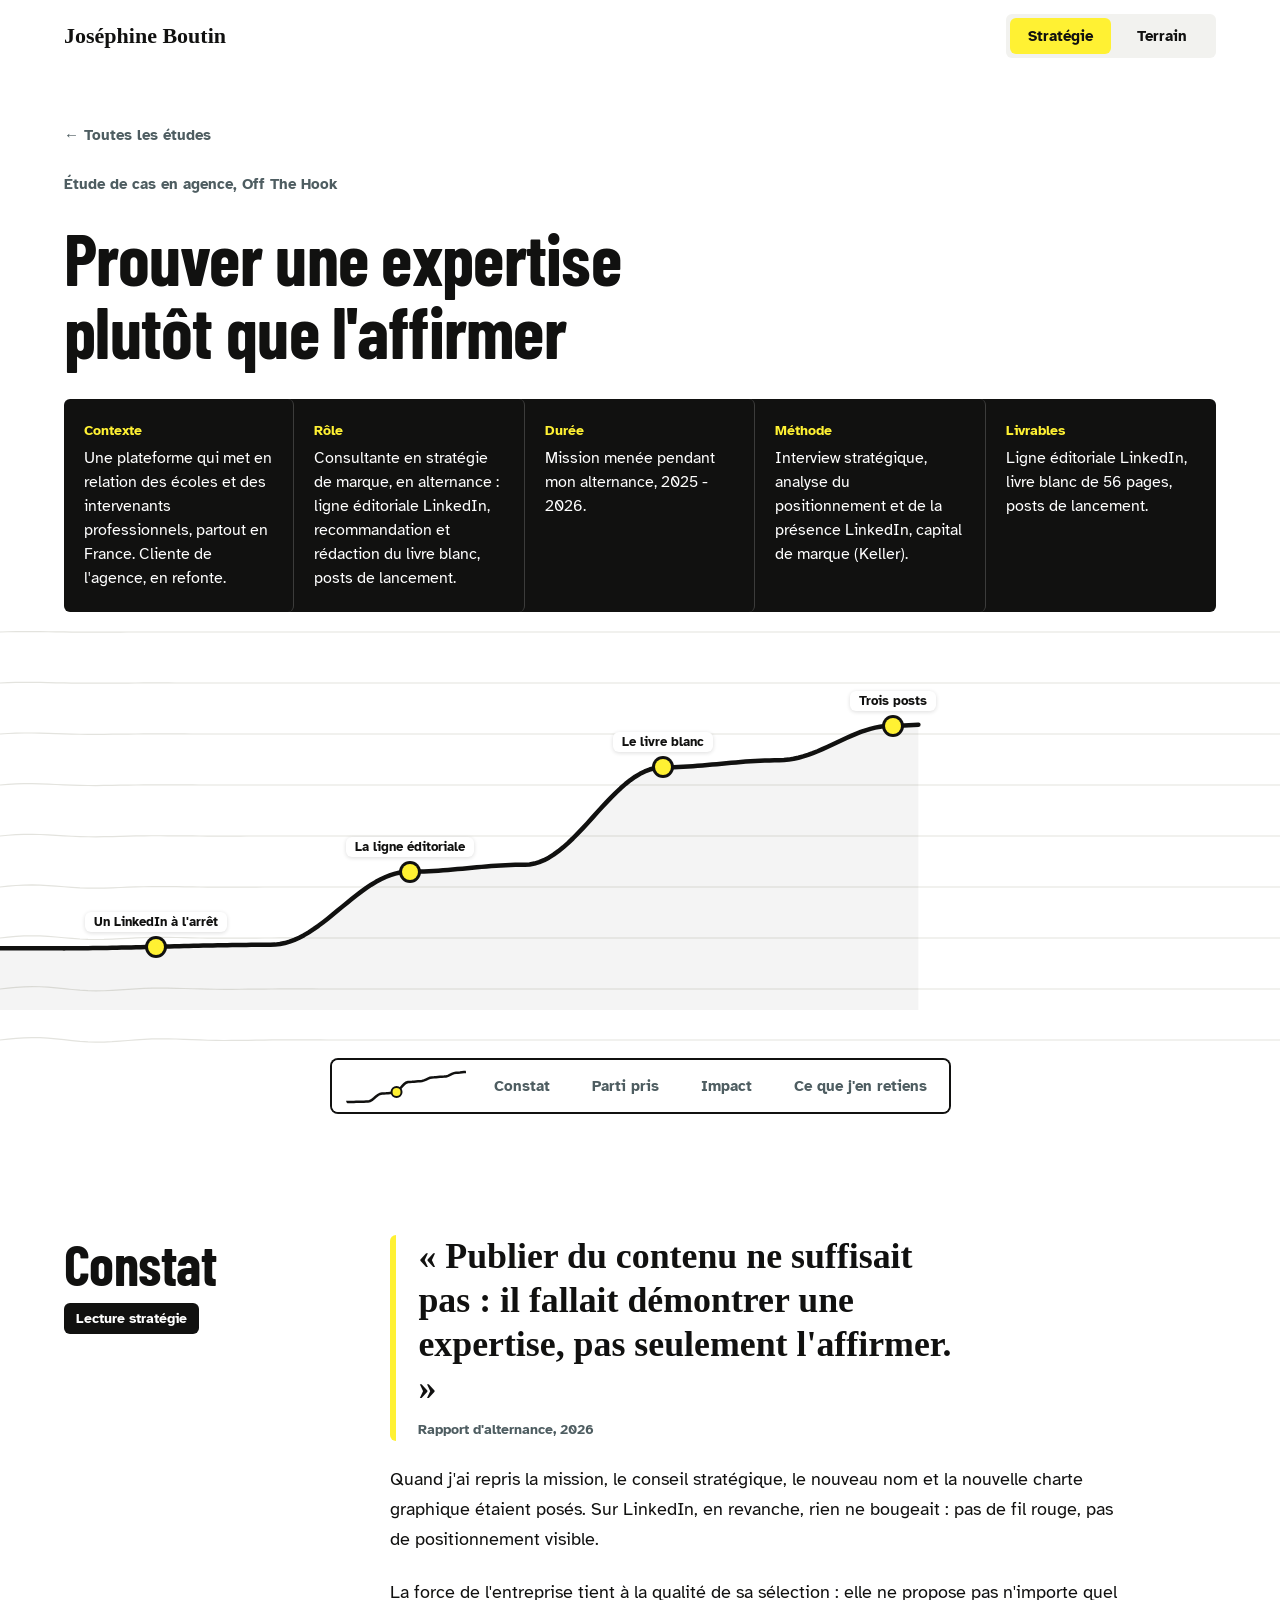
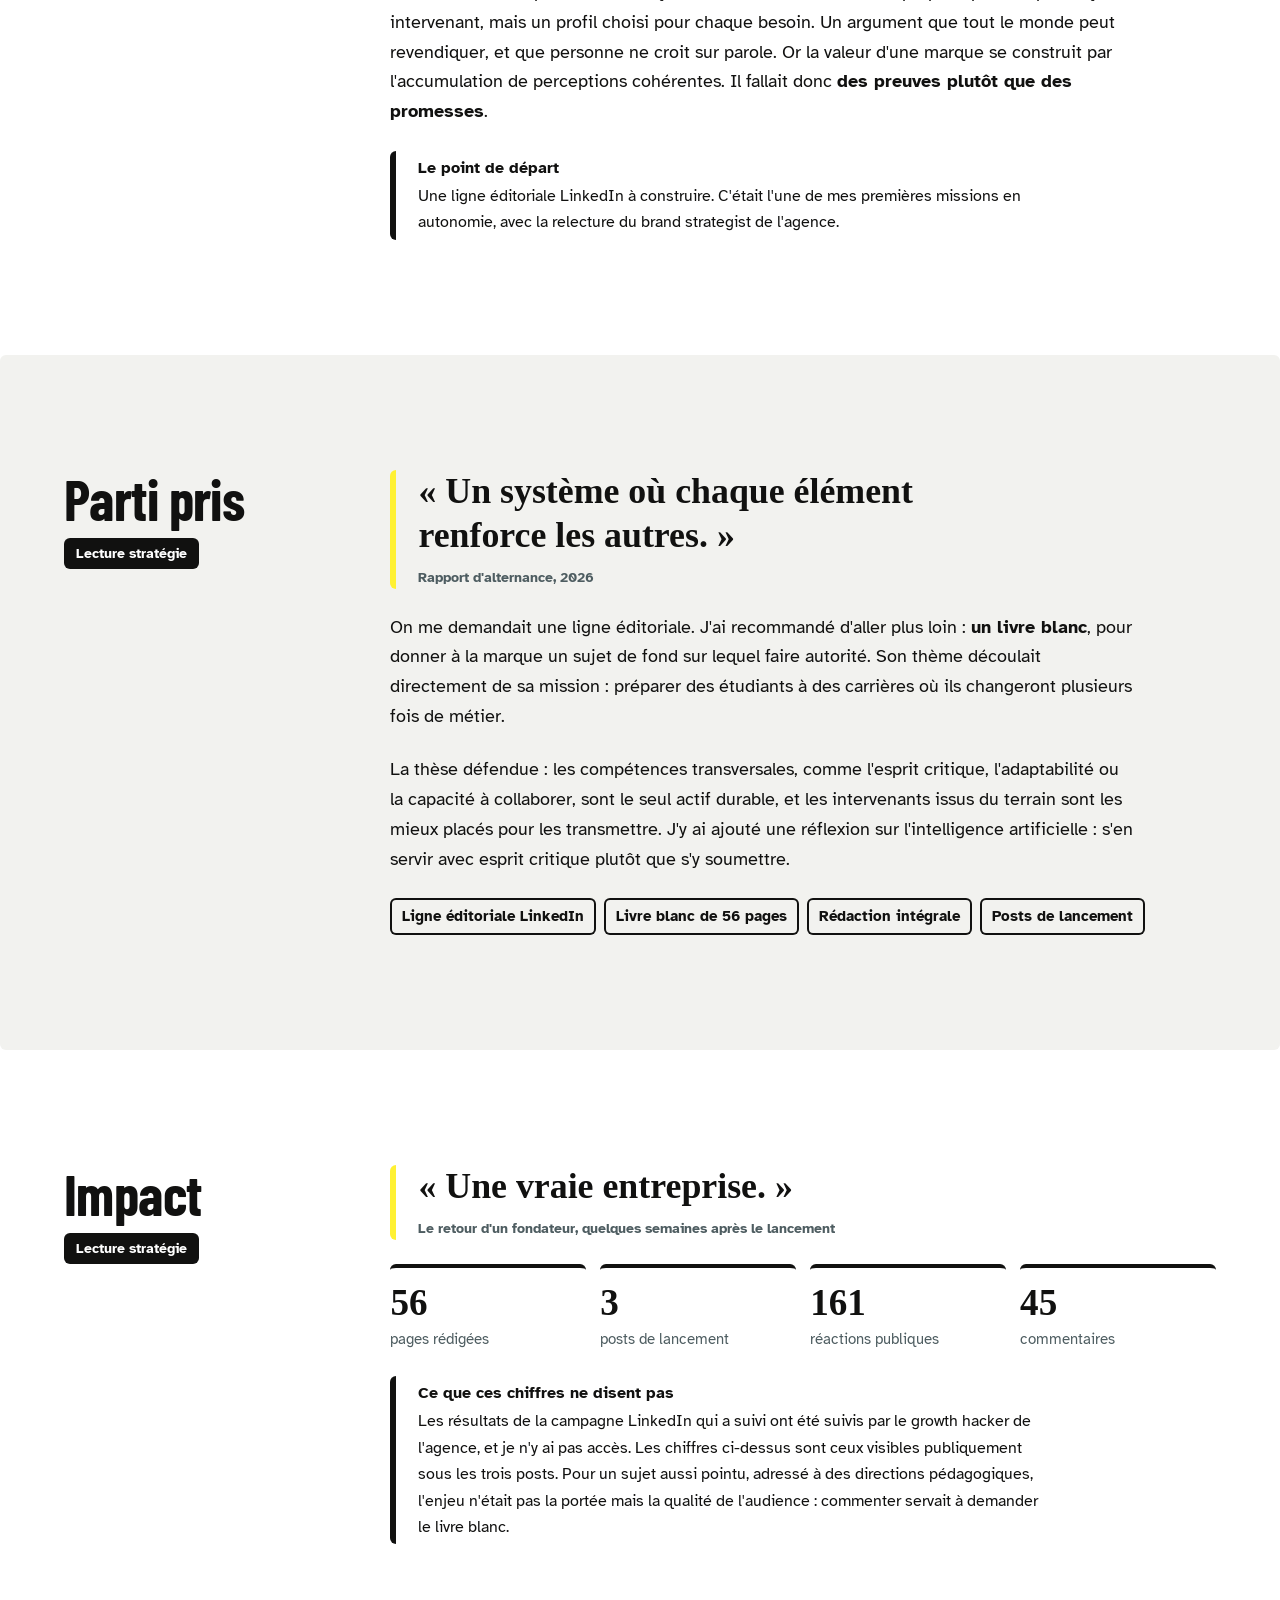
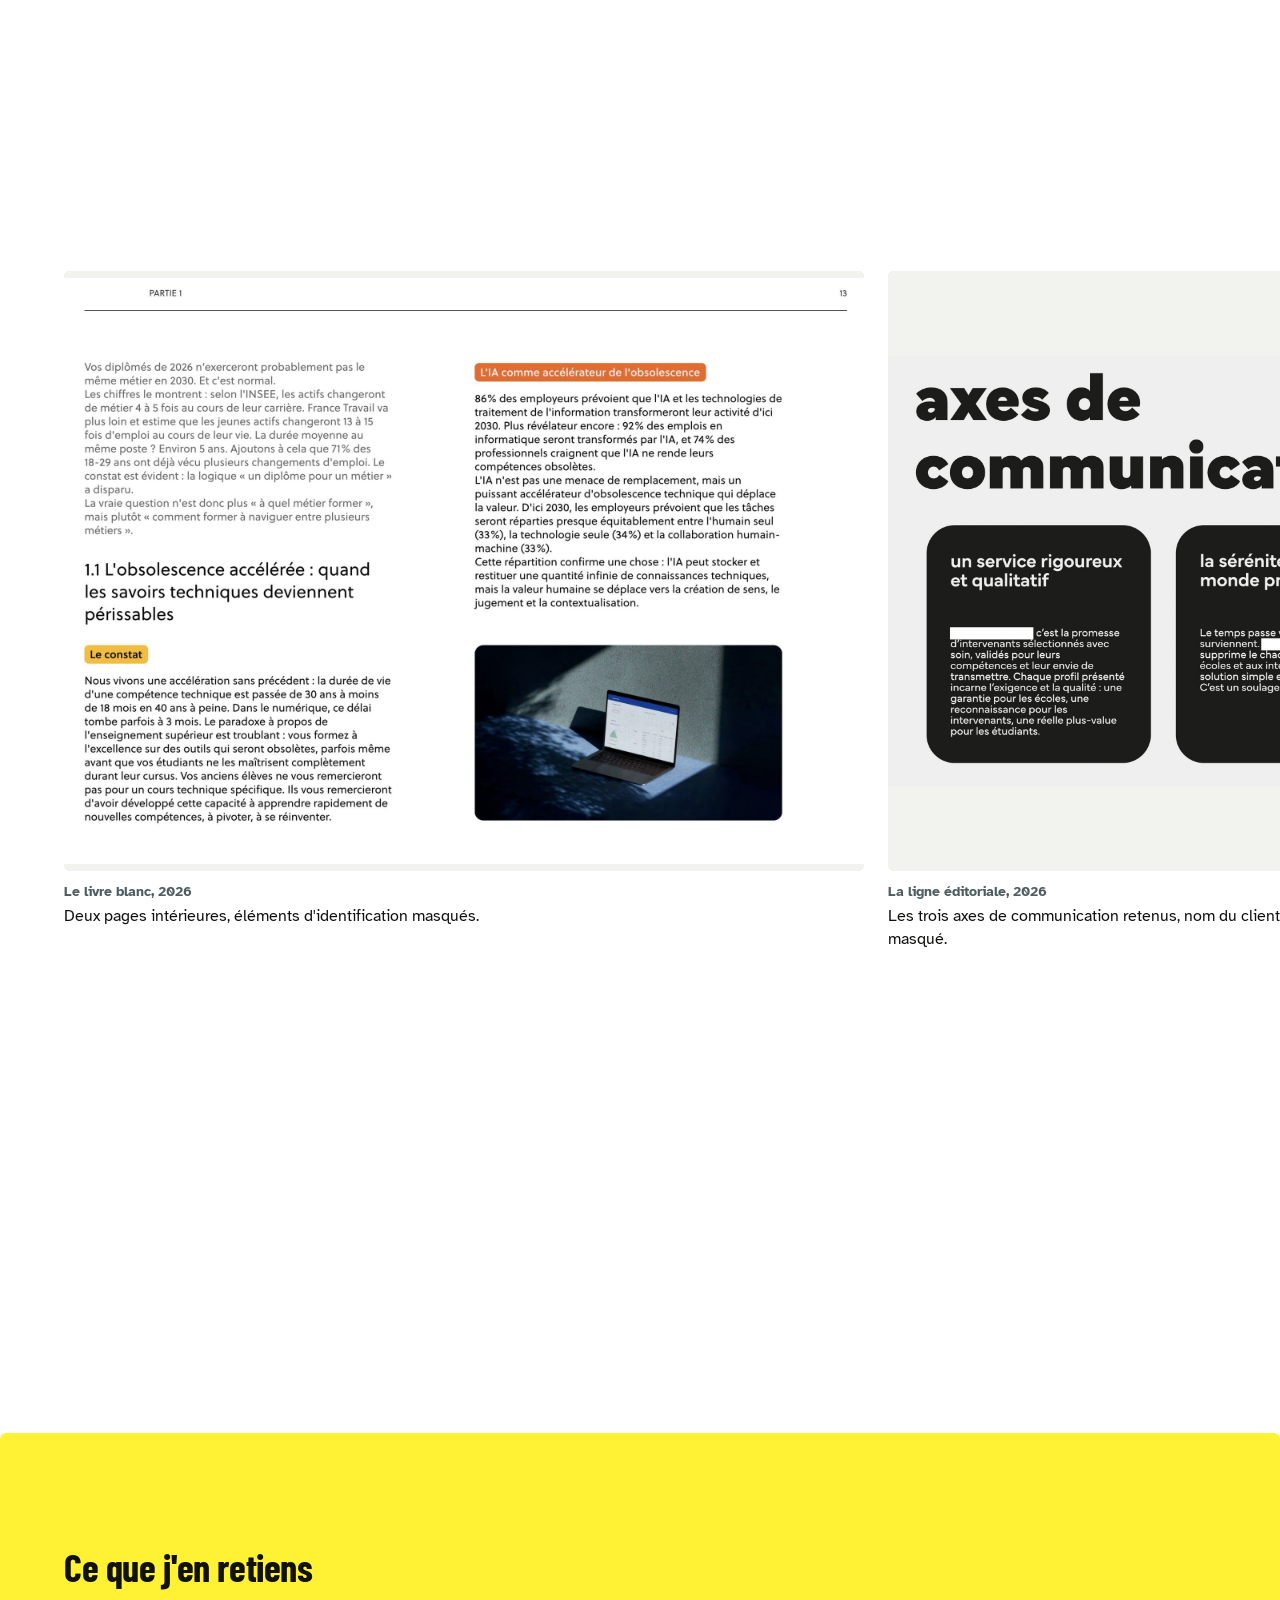
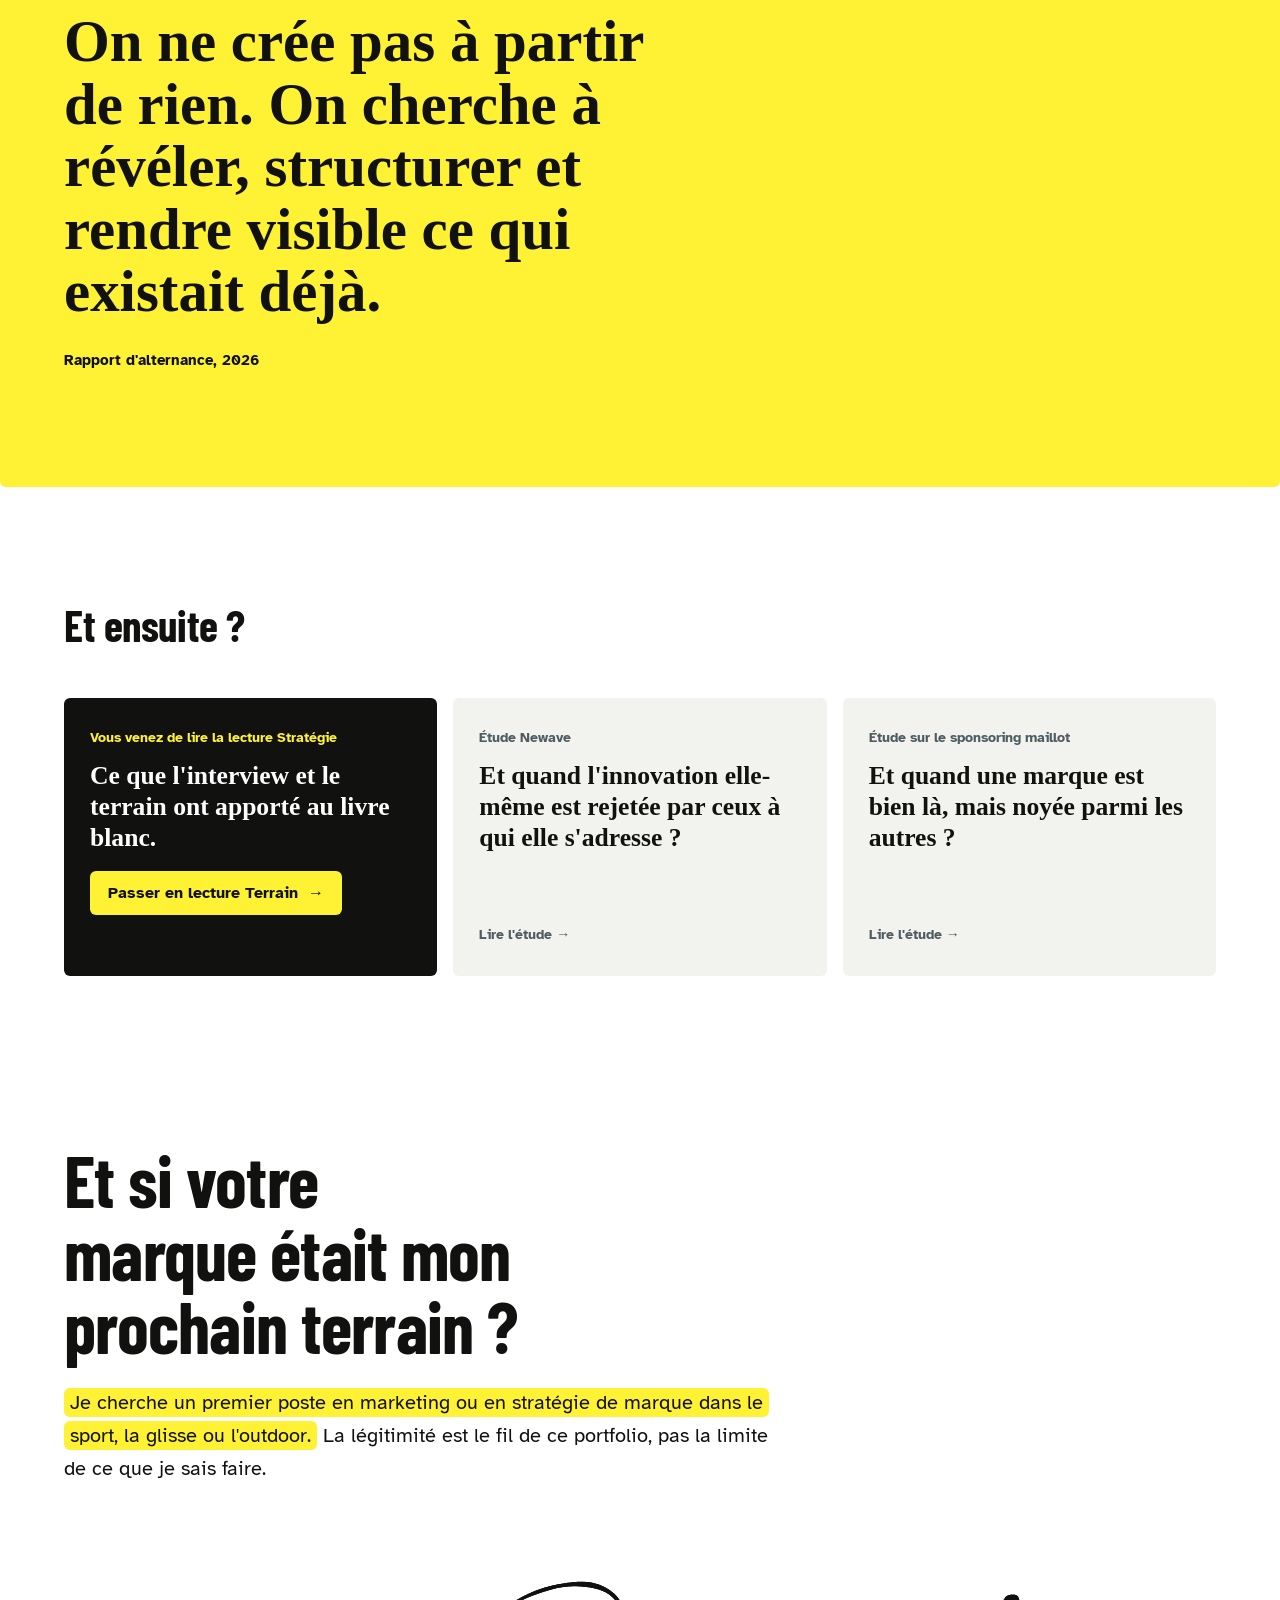
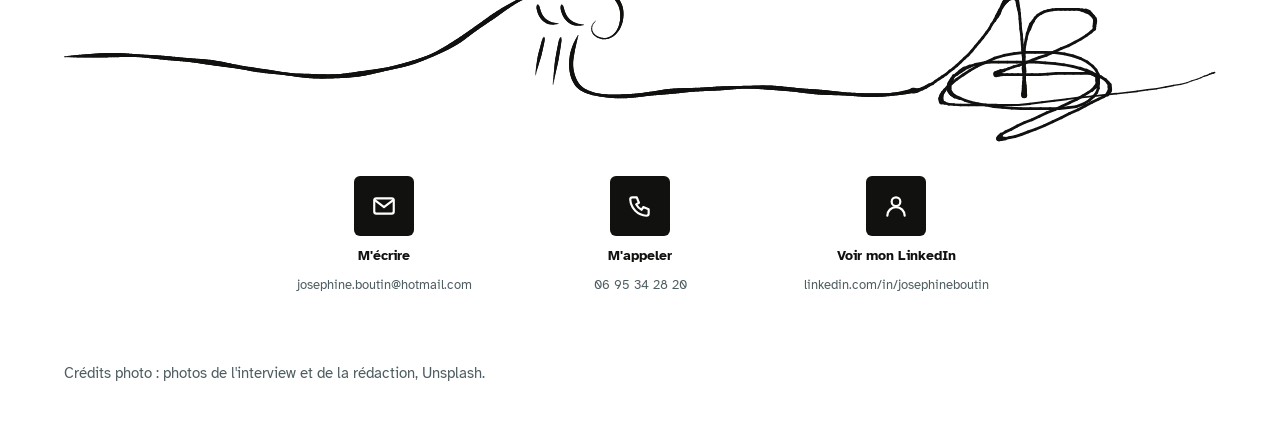
==== etude-expertise.html @ 994f5b7f "Version multi-pages avec photos" ====
<!doctype html>
<html lang="fr" class="pro">
<head>
<meta charset="utf-8">
<meta name="viewport" content="width=device-width, initial-scale=1, viewport-fit=cover">
<meta name="robots" content="noindex, nofollow">
<meta name="description" content="Une ligne éditoriale et un livre blanc pour faire reconnaître une expertise B2B.">
<title>Prouver une expertise, étude de cas</title>
<link rel="stylesheet" href="https://api.fontshare.com/v2/css?f[]=zodiak@1&display=swap">
<link rel="preconnect" href="https://fonts.googleapis.com">
<link rel="preconnect" href="https://fonts.gstatic.com" crossorigin>
<link rel="stylesheet" href="https://fonts.googleapis.com/css2?family=Barlow+Condensed:wght@500;600;700&family=Atkinson+Hyperlegible:ital,wght@0,400;0,700;1,400&display=swap">
<link rel="stylesheet" href="assets/site.css">
</head>
<body>
<header class="bar">
  <div class="wrap">
    <a class="brand" href="index.html">Joséphine Boutin</a>
    <div class="toggle" id="mini-toggle" role="group" aria-label="Choisir la lecture">
      <span class="knob" aria-hidden="true"></span>
      <button type="button" data-mode="strategie" aria-pressed="true">Stratégie</button>
      <button type="button" data-mode="terrain" aria-pressed="false">Terrain</button>
    </div>
  </div>
  <span class="progress" aria-hidden="true"></span>
</header>
<main id="top">
  <article id="etude">
    <div class="case-stage stage">
      <div class="curve" id="curve-expertise" data-curve="expertise" role="img" aria-label="Les étapes de la mission, d'une page LinkedIn à l'arrêt au lancement du livre blanc"></div>
      <div class="wrap stage-text">
        <a class="back" href="index.html">← Toutes les études</a>
        <span class="lbl">Étude de cas en agence, Off The Hook</span>
        <h1 class="titre">Prouver une expertise plutôt que l'affirmer</h1>
        <dl class="facts">
          <div><dt>Contexte</dt><dd>Une plateforme qui met en relation des écoles et des intervenants professionnels, partout en France. Cliente de l'agence, en refonte.</dd></div>
          <div><dt>Rôle</dt><dd>Consultante en stratégie de marque, en alternance : ligne éditoriale LinkedIn, recommandation et rédaction du livre blanc, posts de lancement.</dd></div>
          <div><dt>Durée</dt><dd>Mission menée pendant mon alternance, 2025 - 2026.</dd></div>
          <div><dt>Méthode</dt><dd>Interview stratégique, analyse du positionnement et de la présence LinkedIn, capital de marque (Keller).</dd></div>
          <div><dt>Livrables</dt><dd>Ligne éditoriale LinkedIn, livre blanc de 56 pages, posts de lancement.</dd></div>
        </dl>
      </div>
      <div class="stage-foot" aria-hidden="true"></div>
    </div>
    <nav class="chapbar" aria-label="Chapitres de l'étude" data-curve="expertise" data-u="0.08,0.3,0.52,0.72,0.92">
      <div class="wrap"><div class="inner">
        <canvas id="mini" aria-hidden="true"></canvas>
        <a href="#c1" data-chap="0">Constat</a>
        <a href="#c2" data-chap="1">Parti pris</a>
        <a href="#c3" data-chap="2">Impact</a>
        <a href="#c4" data-chap="3"><span class="lg">Ce que j'en retiens</span><span class="sh">À retenir</span></a>
      </div></div>
    </nav>
    <section class="chap" id="c1" aria-labelledby="t-c1">
      <div class="wrap">
        <div class="chap-head"><h3 class="titre" id="t-c1">Constat</h3><span class="chip" data-chip>Lecture stratégie</span></div>
        <div class="duo">
          <div class="v" data-v="strategie">
            <div class="cite"><blockquote>« Publier du contenu ne suffisait pas : il fallait démontrer une expertise, pas seulement l'affirmer. »</blockquote><cite>Rapport d'alternance, 2026</cite></div>
            <p>Quand j'ai repris la mission, le conseil stratégique, le nouveau nom et la nouvelle charte graphique étaient posés. Sur LinkedIn, en revanche, rien ne bougeait : pas de fil rouge, pas de positionnement visible.</p>
            <p>La force de l'entreprise tient à la qualité de sa sélection : elle ne propose pas n'importe quel intervenant, mais un profil choisi pour chaque besoin. Un argument que tout le monde peut revendiquer, et que personne ne croit sur parole. Or la valeur d'une marque se construit par l'accumulation de perceptions cohérentes. Il fallait donc <span class="hl">des preuves plutôt que des promesses</span>.</p>
            <p class="aside"><b>Le point de départ</b>Une ligne éditoriale LinkedIn à construire. C'était l'une de mes premières missions en autonomie, avec la relecture du brand strategist de l'agence.</p>
          </div>
          <div class="v" data-v="terrain">
            <div class="cite"><blockquote>« La vraie valeur d'une école ne se mesure plus uniquement au taux d'insertion à 6 mois, mais à la capacité de ses diplômés à se réinventer sur 30 ans. »</blockquote><cite>Livre blanc, 2026</cite></div>
            <p>J'ai assisté à l'interview stratégique. Les fondateurs y ont raconté leur métier : la sélection des intervenants, le lien avec les écoles, la gestion des dossiers au quotidien. Leur page LinkedIn, elle, n'en laissait rien paraître.</p>
            <p>En face, les écoles partagent les mêmes contraintes : des directions pédagogiques débordées, des programmes saturés, et des étudiants qui changeront plusieurs fois de métier au cours de leur carrière. C'est de ce terrain-là que devait partir la prise de parole.</p>
            <div class="spec" aria-label="Le quotidien des écoles"><span>Des programmes saturés</span><span>Des carrières qui changent</span><span>L'IA qui rebat les cartes</span></div>
          </div>
        </div>
      </div>
    </section>
    <section class="chap alt" id="c2" aria-labelledby="t-c2">
      <div class="wrap">
        <div class="chap-head"><h3 class="titre" id="t-c2">Parti pris</h3><span class="chip" data-chip>Lecture stratégie</span></div>
        <div class="duo">
          <div class="v" data-v="strategie">
            <div class="cite"><blockquote>« Un système où chaque élément renforce les autres. »</blockquote><cite>Rapport d'alternance, 2026</cite></div>
            <p>On me demandait une ligne éditoriale. J'ai recommandé d'aller plus loin : <span class="hl">un livre blanc</span>, pour donner à la marque un sujet de fond sur lequel faire autorité. Son thème découlait directement de sa mission : préparer des étudiants à des carrières où ils changeront plusieurs fois de métier.</p>
            <p>La thèse défendue : les compétences transversales, comme l'esprit critique, l'adaptabilité ou la capacité à collaborer, sont le seul actif durable, et les intervenants issus du terrain sont les mieux placés pour les transmettre. J'y ai ajouté une réflexion sur l'intelligence artificielle : s'en servir avec esprit critique plutôt que s'y soumettre.</p>
            <div class="spec" aria-label="Les livrables"><span>Ligne éditoriale LinkedIn</span><span>Livre blanc de 56 pages</span><span>Rédaction intégrale</span><span>Posts de lancement</span></div>
          </div>
          <div class="v" data-v="terrain">
            <div class="cite"><blockquote>« Ils ne théorisent pas la gestion de projet : ils gèrent des projets. »</blockquote><cite>Livre blanc, 2026</cite></div>
            <p>Pour écrire 56 pages crédibles sur l'enseignement supérieur, je suis partie de ce que l'entreprise observe chaque jour : ses échanges avec les directions pédagogiques et les intervenants, ses réussites comme ses doutes. Le livre blanc ne parle pas à la place de son réseau, il le fait parler.</p>
            <p>Restait à le porter par les bonnes voix. J'ai rédigé les trois posts de lancement : un pour chacun des fondateurs, chacun dans son rôle, l'un tourné vers la vision et le réseau, l'autre vers le quotidien des écoles, et un pour la page de l'entreprise, plus direct, centré sur ce que le lecteur allait trouver.</p>
            <div class="spec" aria-label="Le lancement"><span>Deux fondateurs, deux angles</span><span>Une page entreprise</span><span>Un appel à commenter</span></div>
          </div>
        </div>
      </div>
    </section>
    <section class="chap" id="c3" aria-labelledby="t-c3">
      <div class="wrap">
        <div class="chap-head"><h3 class="titre" id="t-c3">Impact</h3><span class="chip" data-chip>Lecture stratégie</span></div>
        <div class="duo">
          <div class="v" data-v="strategie">
            <div class="cite"><blockquote>« Une vraie entreprise. »</blockquote><cite>Le retour d'un fondateur, quelques semaines après le lancement</cite></div>
            <div class="kpis" aria-label="Résultats visibles">
              <div><b>56</b><span>pages rédigées</span></div>
              <div><b>3</b><span>posts de lancement</span></div>
              <div><b>161</b><span>réactions publiques</span></div>
              <div><b>45</b><span>commentaires</span></div>
            </div>
            <p class="aside"><b>Ce que ces chiffres ne disent pas</b>Les résultats de la campagne LinkedIn qui a suivi ont été suivis par le growth hacker de l'agence, et je n'y ai pas accès. Les chiffres ci-dessus sont ceux visibles publiquement sous les trois posts. Pour un sujet aussi pointu, adressé à des directions pédagogiques, l'enjeu n'était pas la portée mais la qualité de l'audience : commenter servait à demander le livre blanc.</p>
          </div>
          <div class="v" data-v="terrain">
            <div class="cite"><blockquote>« C'est tout ce que j'avais dans ma tête et que je n'arrivais pas à verbaliser. »</blockquote><cite>Phrase souvent entendue à l'agence, à la présentation des livrables</cite></div>
            <p>Le livre blanc est devenu le socle d'une campagne LinkedIn menée par le growth hacker de l'agence, pour attirer à la fois des intervenants et des écoles. Sous les posts, les demandes se sont accumulées en commentaires, et les deux fondateurs ont trouvé chacun leur façon de prendre la parole.</p>
            <p class="aside"><b>Une limite</b>Je n'avais pas la main sur la diffusion. Sans accès aux statistiques de la campagne, je ne peux pas dire combien de rendez-vous ou de partenariats le livre blanc a réellement générés.</p>
          </div>
        </div>
      </div>
    </section>
    <section class="band" id="band" aria-label="Visuels du projet">
      <div class="sticky">
        <div class="tracks">
          <div class="track-h v" data-v="strategie">
            <figure class="shot"><div class="img doc"><img src="images/agence-doc-livre-blanc.jpg" alt="" loading="lazy" onerror="this.parentNode.classList.add('missing');this.remove()"><span>Pages à fournir</span></div><figcaption><b>Le livre blanc, 2026</b>Deux pages intérieures, éléments d'identification masqués.</figcaption></figure>
            <figure class="shot"><div class="img doc"><img src="images/agence-doc-ligne-editoriale.jpg" alt="" loading="lazy" onerror="this.parentNode.classList.add('missing');this.remove()"><span>Page à fournir</span></div><figcaption><b>La ligne éditoriale, 2026</b>Les trois axes de communication retenus, nom du client masqué.</figcaption></figure>
          </div>
          <div class="track-h v" data-v="terrain">
            <figure class="shot"><div class="img ph-c"><img src="images/agence-terrain-interview.jpg" alt="" loading="lazy" onerror="this.parentNode.classList.add('missing');this.remove()"><span>Photo à fournir</span></div><figcaption><b>L'interview</b>Illustration. L'interview stratégique avec les fondateurs, à laquelle j'ai assisté, a servi de matière première au livre blanc.</figcaption></figure>
            <figure class="shot"><div class="img ph-a"><img src="images/agence-terrain-atelier.jpg" alt="" loading="lazy" onerror="this.parentNode.classList.add('missing');this.remove()"><span>Photo à fournir</span></div><figcaption><b>La rédaction</b>Illustration. 56 pages à écrire, à partir de l'interview et de recherches documentaires.</figcaption></figure>
          </div>
        </div>
      </div>
    </section>
    <section class="yellow" id="c4" aria-labelledby="t-c4">
      <div class="wrap reveal">
        <h3 class="titre retiens" id="t-c4">Ce que j'en retiens</h3>
        <p class="lesson">On ne crée pas à partir de rien. On cherche à révéler, structurer et rendre visible ce qui existait déjà.</p>
        <cite>Rapport d'alternance, 2026</cite>
      </div>
    </section>
    <section class="wrap next reveal" aria-labelledby="t-next">
      <h3 class="titre" id="t-next">Et ensuite&nbsp;?</h3>
      <div class="next-grid">
        <div class="next-tile next-switch duo">
          <div class="v" data-v="strategie">
            <span class="next-kicker">Vous venez de lire la lecture Stratégie</span>
            <p class="next-q">Ce que l'interview et le terrain ont apporté au livre blanc.</p>
            <button type="button" class="next-btn" data-mode="terrain" data-scroll="etude">Passer en lecture Terrain <i aria-hidden="true">→</i></button>
          </div>
          <div class="v" data-v="terrain">
            <span class="next-kicker">Vous venez de lire la lecture Terrain</span>
            <p class="next-q">La recommandation et les chiffres derrière cette mission.</p>
            <button type="button" class="next-btn" data-mode="strategie" data-scroll="etude">Passer en lecture Stratégie <i aria-hidden="true">→</i></button>
          </div>
        </div>
        <a class="next-tile next-case" href="etude-newave.html">
          <span class="next-kicker">Étude Newave</span>
          <p class="next-q">Et quand l'innovation elle-même est rejetée par ceux à qui elle s'adresse&nbsp;?</p>
          <span class="next-soon">Lire l'étude →</span>
        </a>
        <a class="next-tile next-case" href="etude-maillot.html">
          <span class="next-kicker">Étude sur le sponsoring maillot</span>
          <p class="next-q">Et quand une marque est bien là, mais noyée parmi les autres&nbsp;?</p>
          <span class="next-soon">Lire l'étude →</span>
        </a>
      </div>
    </section>
  </article>
  <footer class="wrap end short" aria-labelledby="t-end">
    <h2 class="titre" id="t-end">Et si votre marque était mon prochain terrain ?</h2>
    <p class="lead"><span class="hl hl-lead">Je cherche un premier poste en marketing ou en stratégie de marque dans le sport, la glisse ou l'outdoor.</span> La légitimité est le fil de ce portfolio, pas la limite de ce que je sais faire.</p>
    <canvas class="sign" id="sign" aria-label="Ma signature : une ligne qui devient vague, puis mes initiales"></canvas>
    <div class="contact">
      <a class="c-mail" href="mailto:josephine.boutin@hotmail.com"><span class="ic"><svg viewBox="0 0 24 24" aria-hidden="true"><rect x="3" y="5" width="18" height="14" rx="2"></rect><path d="M3.5 6.5 12 13l8.5-6.5"></path></svg></span>M'écrire<small>josephine.boutin@hotmail.com</small></a>
      <a class="c-tel" href="tel:+33695342820"><span class="ic"><svg viewBox="0 0 24 24" aria-hidden="true"><path d="M5 4h4l2 5-2.5 1.5a11 11 0 0 0 5 5L15 13l5 2v4a2 2 0 0 1-2 2A16 16 0 0 1 3 6a2 2 0 0 1 2-2"></path></svg></span>M'appeler<small>06 95 34 28 20</small></a>
      <a class="c-in" href="https://www.linkedin.com/in/josephineboutin/" target="_blank" rel="noopener"><span class="ic"><svg viewBox="0 0 24 24" aria-hidden="true"><circle cx="12" cy="8" r="4"></circle><path d="M4 21a8 8 0 0 1 16 0"></path></svg></span>Voir mon LinkedIn<small>linkedin.com/in/josephineboutin</small></a>
    </div>
  </footer>
  <p class="wrap proto">Crédits photo : photos de l'interview et de la rédaction, Unsplash.</p>
</main>
<canvas id="wake" aria-hidden="true"></canvas>
<canvas id="wipe" aria-hidden="true"></canvas>
<div class="cursor" aria-hidden="true"></div>
<script src="assets/site.js"></script>
</body>
</html>
---- assets/site.css ----
/* Layout : ouverture plein écran avec la courbe en fond et le choix de lecture, cartes des études, étude de cas en chapitres avec une barre de chapitres collante, bande de visuels horizontale, bande jaune, conclusion en preuves décalées, signature et contacts. */
@property --bg { syntax: "<color>"; inherits: true; initial-value: #FFFFFF; }
@property --fg { syntax: "<color>"; inherits: true; initial-value: #111110; }
@property --soft { syntax: "<color>"; inherits: true; initial-value: #4E5D61; }
@property --surface { syntax: "<color>"; inherits: true; initial-value: #EEF4F5; }
@property --ink { syntax: "<color>"; inherits: true; initial-value: #111110; }
@property --field { syntax: "<color>"; inherits: true; initial-value: #DCE8EA; }
@property --zw { syntax: "<number>"; inherits: true; initial-value: 340; }
@property --zls { syntax: "<length-percentage>"; inherits: true; initial-value: 0em; }

:root {
  /* Palette validée */
  --jaune: #FFF133;
  --jaune-pale: #FFF7B0;
  --encre: #111110;
  --galet: #F3F3EF;
  --ocean: #16323A;
  --ocean-profond: #0C1E24;
  --gris-clair: #B4B3AA;
  /* Rôles, lecture Stratégie */
  --bg: #FFFFFF;
  --fg: #111110;
  --soft: #4E5D61;
  --surface: #EEF4F5;
  --ink: #111110;
  --field: #DCE8EA;
  --zw: 340;
  --curvefill: #FFF7B0;
  --zls: 0em;
  /* Polices validées */
  --f-sig: "Zodiak-Variable", "Zodiak", Georgia, "Times New Roman", serif;
  --f-titre: "Barlow Condensed", "Arial Narrow", sans-serif;
  --f-texte: "Atkinson Hyperlegible", "Helvetica Neue", Arial, sans-serif;
  --ease: cubic-bezier(.65, 0, .25, 1);
  --t: 700ms;
  color-scheme: light;
  transition: --bg var(--t) var(--ease), --fg var(--t) var(--ease), --soft var(--t) var(--ease),
              --surface var(--t) var(--ease), --ink var(--t) var(--ease), --field var(--t) var(--ease),
              --zw 1100ms var(--ease), --zls 1100ms var(--ease);
}
:root[data-lecture="terrain"] {
  --bg: #0C1E24;
  --fg: #F3F3EF;
  --soft: #A3B6BA;
  --surface: #13303A;
  --field: #275868;
  --ink: #FFF133;
  --zw: 900;
  --zls: -0.025em;
  color-scheme: dark;
}
:root.instant, :root.instant *, :root.instant *::before, :root.instant *::after { transition: none !important; }
@media (prefers-reduced-motion: reduce) {
  :root { transition: none; }
  *, *::before, *::after { transition-duration: 0ms !important; animation: none !important; }
}
html { scroll-behavior: smooth; }
@media (prefers-reduced-motion: reduce) { html { scroll-behavior: auto; } }
body { margin: 0; overflow-x: clip; background: var(--bg); color: var(--fg); font-family: var(--f-texte); font-size: 18px; line-height: 1.65; -webkit-font-smoothing: antialiased; }
body::before { content: ""; position: fixed; inset: 0 0 auto; height: env(safe-area-inset-top, 0px); z-index: 30; background: var(--bg); }
/* Grille : une seule colonne de contenu de 1240 px au plus, des marges latérales qui grandissent avec l'écran, et une échelle d'espacements unique */
:root { --gut: clamp(20px, 5vw, 72px); --maxw: 1240px; --edge: max(var(--gut), (100vw - var(--maxw)) / 2); --s-section: clamp(72px, 9vw, 128px); --s-block: clamp(32px, 4vw, 56px); --s-gap: 24px; }
.wrap { max-width: calc(var(--maxw) + 2 * var(--gut)); box-sizing: border-box; margin-inline: auto; padding-left: max(var(--gut), env(safe-area-inset-left, 0px)); padding-right: max(var(--gut), env(safe-area-inset-right, 0px)); }
p, blockquote, figure { margin: 0; }
h1, h2, h3, h4 { margin: 0; text-wrap: balance; }
a { color: inherit; }
:focus-visible { outline: 3px solid var(--ocean); outline-offset: 3px; border-radius: 4px; }
:root[data-lecture="terrain"] :focus-visible { outline-color: var(--jaune); }

.titre { font-family: var(--f-titre); font-weight: 700; line-height: 1.02; }
.disp { font-family: var(--f-sig); font-weight: var(--zw); letter-spacing: var(--zls); line-height: .96; text-wrap: balance; }
.lbl { font-size: 15px; font-weight: 700; color: var(--soft); }
.hl { background: linear-gradient(transparent 58%, var(--jaune) 58%); padding-inline: 2px; -webkit-box-decoration-break: clone; box-decoration-break: clone; }
.hl-lead { background: var(--jaune); color: var(--encre); padding: 1px 6px; border-radius: 4px; }
:root[data-lecture="terrain"] .hl.hl-lead { background: var(--jaune); color: var(--encre); }
:root[data-lecture="terrain"] .hl { background: none; color: var(--jaune); }
.check { font-size: .8em; font-weight: 700; background: var(--jaune-pale); color: var(--encre); padding: 1px 8px; border-radius: 999px; white-space: nowrap; }

/* Barre */
.bar { position: sticky; top: env(safe-area-inset-top, 0px); z-index: 25; background: color-mix(in srgb, var(--bg) 90%, transparent); backdrop-filter: blur(10px); -webkit-backdrop-filter: blur(10px); }
.bar .wrap { display: flex; align-items: center; justify-content: space-between; gap: 16px; padding-block: 14px; min-height: 40px; }
.brand { font-family: var(--f-sig); font-weight: 800; font-size: 22px; text-decoration: none; white-space: nowrap; }
.progress { position: absolute; left: 0; bottom: 0; height: 3px; width: 100%; background: var(--ocean); transform-origin: 0 50%; transform: scaleX(0); }
:root[data-lecture="terrain"] .progress { background: var(--jaune); }
.toggle { position: relative; display: grid; grid-template-columns: 1fr 1fr; background: var(--surface); border-radius: 999px; padding: 4px; flex-shrink: 0; transition: opacity 400ms var(--ease), transform 400ms var(--ease); }
.toggle.away { opacity: 0; transform: translateY(-8px); pointer-events: none; }
.toggle button { position: relative; z-index: 1; appearance: none; border: 0; background: none; font-family: var(--f-texte); font-weight: 700; font-size: 15px; color: var(--fg); padding: 9px 18px; border-radius: 999px; cursor: pointer; transition: color var(--t) var(--ease); }
.toggle button[aria-pressed="true"] { color: var(--encre); }
.toggle .knob { position: absolute; z-index: 0; top: 4px; bottom: 4px; left: 4px; width: calc(50% - 4px); border-radius: 999px; background: var(--jaune); transition: transform var(--t) var(--ease); }
:root[data-lecture="terrain"] .toggle .knob { transform: translateX(100%); }
@media (max-width: 420px) { .toggle button { padding: 8px 12px; font-size: 14px; } .brand { font-size: 17px; } }

/* Diptyque */
.duo { display: grid; }
.duo > .v, .tracks > .v { grid-area: 1 / 1; min-width: 0; transition: opacity 520ms var(--ease), transform 620ms var(--ease), filter 520ms var(--ease), visibility 0s linear 0s; }
:root:not([data-lecture="terrain"]) .duo > .v[data-v="terrain"],
:root[data-lecture="terrain"] .duo > .v[data-v="strategie"],
:root:not([data-lecture="terrain"]) .tracks > .v[data-v="terrain"],
:root[data-lecture="terrain"] .tracks > .v[data-v="strategie"] {
  opacity: 0; transform: translateY(14px); filter: blur(4px); visibility: hidden; pointer-events: none;
  transition: opacity 360ms var(--ease), transform 360ms var(--ease), filter 360ms var(--ease), visibility 0s linear 360ms;
}

/* Scènes avec courbe en fond */
.stage { position: relative; overflow: hidden; }
.curve { position: absolute; inset: 0; }
.curve canvas { position: absolute; inset: 0; width: 100%; height: 100%; display: block; }
.stage > .wrap { position: relative; z-index: 1; pointer-events: none; }
.stage > .wrap a, .stage > .wrap button { pointer-events: auto; }
.pin { position: absolute; z-index: 3; width: 30px; height: 30px; margin: -15px 0 0 -15px; border: 0; padding: 0; background: none; cursor: pointer; opacity: 0; transform: scale(.4); transition: opacity 400ms var(--ease), transform 500ms var(--ease); }
.pin.on { opacity: 1; transform: none; }
@keyframes pulse { 0%, 100% { transform: scale(1); opacity: .6; } 50% { transform: scale(1.25); opacity: .25; } }
.pin::after { content: ""; position: absolute; inset: 2px; border-radius: 50%; border: 2px solid var(--jaune); animation: pulse 2.6s var(--ease) infinite; }
.pin::before { content: ""; position: absolute; inset: 7px; border-radius: 50%; background: var(--jaune); box-shadow: 0 0 0 3px var(--encre); transition: transform 250ms var(--ease); }
.pin.formation::before { background: var(--ocean); box-shadow: 0 0 0 3px var(--encre), inset 0 0 0 2px #FFFFFF; }
.pin.formation::after { border-color: var(--ocean); }
.pin.suite::before { background: #FFFFFF; box-shadow: 0 0 0 3px var(--encre); }
.pin:hover::before, .pin:focus-visible::before, .pin[aria-expanded="true"]::before { transform: scale(1.35); }
:root[data-lecture="terrain"] .pin, :root[data-lecture="terrain"] .pin.on { opacity: 0; pointer-events: none; }
.pin-label { position: absolute; left: 50%; bottom: 30px; transform: translateX(-50%); white-space: nowrap; font-family: var(--f-texte); font-weight: 700; font-size: 13px; color: var(--encre); background: #FFFFFF; padding: 2px 9px; border-radius: 999px; box-shadow: 0 1px 4px rgba(17,17,16,.14); pointer-events: none; }
.pin.below .pin-label { bottom: auto; top: 30px; }
@media (max-width: 760px) { .pin-label { display: none; } }
.tip { position: absolute; z-index: 6; pointer-events: none; width: min(340px, 80vw); background: var(--encre); color: var(--galet); border-radius: 12px; padding: 14px 16px; font-size: 15px; line-height: 1.5; box-shadow: 0 10px 30px rgba(17,17,16,.2); }
.tip strong { display: block; font-family: var(--f-titre); font-size: 22px; line-height: 1.1; color: var(--jaune); margin-bottom: 4px; }
.tip .when { display: block; font-weight: 700; color: var(--gris-clair); font-size: 13px; margin-bottom: 2px; }
.tick, .axis { position: absolute; z-index: 2; font-size: 13px; font-weight: 700; color: var(--soft); white-space: nowrap; pointer-events: none; transition: opacity 400ms var(--ease); }
.tick { transform: translateX(-50%); }
.axis { font-weight: 400; }
.curve-title { position: absolute; z-index: 2; margin: 0; font-size: clamp(24px, 2.4vw, 32px); color: var(--fg); pointer-events: none; }
.legend-pins { position: absolute; z-index: 2; left: var(--edge); display: flex; gap: 14px; font-size: 13px; font-weight: 700; color: var(--soft); pointer-events: none; transition: opacity 400ms var(--ease); }
.legend-pins i { display: inline-block; width: 11px; height: 11px; border-radius: 50%; margin-right: 6px; vertical-align: -1px; box-shadow: 0 0 0 2px var(--encre); }
@media (max-width: 760px) { .curve[data-curve="newave"] .tick { display: none; } }
:root[data-lecture="terrain"] .tick, :root[data-lecture="terrain"] .axis, :root[data-lecture="terrain"] .legend-pins { opacity: 0; }

/* Ouverture */
.hero .stage-text { padding-block: var(--s-block) 0; display: grid; gap: var(--s-gap); }
.hero .who { font-size: clamp(52px, 8vw, 112px); line-height: .9; }
.hero h1 { font-size: clamp(28px, 3.4vw, 46px); line-height: 1.12; max-width: 30em; }
.hero .intro { font-size: 18px; max-width: 60ch; }
.chooser { display: grid; grid-template-columns: repeat(2, minmax(0, 260px)); gap: 16px; margin-top: 8px; }
@media (max-width: 560px) { .chooser { grid-template-columns: 1fr 1fr; } }
.choice { appearance: none; text-align: left; border: 2px solid var(--fg); background: var(--bg); color: var(--fg); border-radius: 16px; padding: 14px 16px; cursor: pointer; display: grid; gap: 4px; font-family: var(--f-texte); transition: background var(--t) var(--ease), color var(--t) var(--ease), transform 250ms var(--ease), border-color var(--t) var(--ease); }
.choice:hover { transform: translateY(-3px); }
.choice b { font-family: var(--f-sig); font-weight: 800; font-size: 26px; line-height: 1; }
.choice span { font-size: 14px; line-height: 1.4; }
.choice[aria-pressed="true"] { background: var(--jaune); color: var(--encre); border-color: var(--jaune); }
.hero .stage-foot { height: clamp(280px, 30vw, 380px); }

/* Cartes */
.projects { padding-block: var(--s-section); display: grid; gap: var(--s-block); }
.projects > h2 { font-size: clamp(30px, 3.4vw, 42px); }
.cards { display: grid; grid-template-columns: repeat(3, minmax(0, 1fr)); gap: var(--s-gap); }
@media (max-width: 880px) { .cards { grid-template-columns: 1fr; } }
.card { position: relative; display: grid; grid-template-rows: auto 1fr auto; gap: 18px; min-height: 320px; padding: 24px; text-decoration: none; overflow: hidden; border-radius: 16px; background: var(--surface); isolation: isolate; transition: color 400ms var(--ease), transform 400ms var(--ease); }
.card .ph { position: absolute; inset: 0; z-index: -1; opacity: 0; transform: scale(1.06); transition: opacity 500ms var(--ease), transform 900ms var(--ease); }
.card .ph::after { content: ""; position: absolute; inset: 0; background: linear-gradient(180deg, rgba(17,17,16,.1), rgba(17,17,16,.78)); }
.card h3 { font-size: clamp(26px, 2.6vw, 32px); }
.card .meta { display: flex; justify-content: space-between; gap: 12px; align-items: baseline; font-size: 15px; }
.card .go { font-weight: 700; display: inline-flex; gap: 8px; }
.card .go i { font-style: normal; transition: transform 300ms var(--ease); }
.card .pill { justify-self: start; font-size: 14px; font-weight: 700; padding: 4px 12px; border-radius: 999px; background: var(--jaune); color: var(--encre); }
.card .soon { color: var(--soft); }
.card .ph-label { position: absolute; top: 20px; right: 20px; font-size: 13px; font-weight: 700; color: var(--galet); opacity: 0; transition: opacity 400ms var(--ease); }
@media (hover: hover) {
  .card:hover, .card:focus-visible { color: var(--galet); transform: translateY(-4px); }
  .card:hover .ph, .card:focus-visible .ph { opacity: 1; transform: scale(1); }
  .card:hover .soon, .card:focus-visible .soon { color: var(--gris-clair); }
  .card:hover .go i, .card:focus-visible .go i { transform: translateX(6px); }
  .card:hover .ph-label, .card:focus-visible .ph-label { opacity: .85; }
}
@media (hover: none) { .card { color: var(--galet); } .card .ph { opacity: 1; transform: none; } .card .soon { color: var(--gris-clair); } .card .ph-label { opacity: .85; } }
.ph-a { background: radial-gradient(120% 90% at 75% 110%, #2D6D78 0%, #16323A 50%, #0B1A1F 100%); }
.ph-b { background: radial-gradient(90% 90% at 20% 100%, #4A5A3A 0%, #2A2F26 50%, #161714 100%); }
.ph-c { background: radial-gradient(80% 80% at 70% 30%, #6A5D2C 0%, #332D1A 50%, #171510 100%); }
.ph-d { background: linear-gradient(180deg, #9FC3C9 0%, #3E6E78 45%, #16323A 100%); }
.ph-e { background: radial-gradient(90% 80% at 50% 0%, #FFF133 0%, #C9A92B 35%, #3A3015 100%); }
.doc-a { background: linear-gradient(160deg, #FFFFFF 0%, #EEF4F5 100%); }
.doc-b { background: linear-gradient(160deg, #FFF7B0 0%, #FFFFFF 100%); }
.doc-c { background: linear-gradient(160deg, #DCE8EA 0%, #FFFFFF 100%); }

/* Étude de cas */
.case-stage .stage-text { padding-block: var(--s-section) 0; display: grid; gap: var(--s-gap); }
.case-stage .facts { pointer-events: auto; margin-top: 8px; }
.case-stage h2 { font-size: clamp(40px, 5.6vw, 76px); max-width: 18ch; }
.case-stage .stage-foot { height: clamp(320px, 36vw, 440px); }
.case-head { padding-block: 24px 40px; }
.facts { display: grid; grid-template-columns: repeat(3, minmax(0, 1fr)); gap: var(--s-gap); margin: 0; }
.facts > div { background: color-mix(in srgb, var(--surface) 92%, transparent); border-radius: 14px; padding: 18px 20px; display: grid; gap: 4px; align-content: start; min-width: 0; }
.facts dt { font-size: 14px; font-weight: 700; color: var(--soft); }
.facts dd { margin: 0; font-size: 16px; line-height: 1.5; }
@media (max-width: 760px) { .facts { grid-template-columns: 1fr; } }

/* Barre de chapitres */
.chapbar { position: sticky; top: calc(env(safe-area-inset-top, 0px) + 68px); z-index: 15; }
.chapbar .wrap { display: flex; align-items: center; justify-content: center; gap: 16px; padding-block: 8px; }
.chapbar .inner { display: flex; align-items: center; gap: 14px; background: color-mix(in srgb, var(--bg) 88%, transparent); backdrop-filter: blur(10px); -webkit-backdrop-filter: blur(10px); border-radius: 999px; padding: 6px 8px 6px 14px; box-shadow: 0 4px 18px rgba(17,17,16,.08); max-width: 100%; overflow-x: auto; scrollbar-width: none; }
.chapbar canvas { width: 120px; height: 40px; flex: 0 0 auto; }
.chapbar a { flex: 0 0 auto; text-decoration: none; font-weight: 700; font-size: 15px; padding: 7px 14px; border-radius: 999px; color: var(--soft); transition: background 300ms var(--ease), color 300ms var(--ease); }
.chapbar a b { font-family: var(--f-sig); font-weight: 800; margin-right: 6px; }
.chapbar a.on { background: var(--jaune); color: var(--encre); }
@media (max-width: 640px) { .chapbar canvas { display: none; } .chapbar a { font-size: 14px; padding: 6px 10px; } }

.chap { padding-block: var(--s-section); scroll-margin-top: 110px; }
.chap.alt { background: var(--surface); }
.chap .wrap { display: grid; grid-template-columns: minmax(0, 1fr) minmax(0, 3fr); gap: var(--s-block); }
@media (max-width: 860px) { .chap .wrap { grid-template-columns: 1fr; gap: var(--s-gap); } }
.chap-head { display: grid; gap: 10px; align-content: start; }
.chap-num { font-family: var(--f-sig); font-weight: var(--zw); font-size: clamp(64px, 8vw, 120px); line-height: .8; color: var(--ink); }
.chap-head h3 { font-size: clamp(38px, 4.4vw, 58px); }
.chip { justify-self: start; font-size: 14px; font-weight: 700; padding: 4px 12px; border-radius: 999px; background: var(--surface); }
.chap.alt .chip, .chap.alt .aside, .chap.alt .kpis > div, .chap.alt .spec span { background: var(--bg); }
.v { display: grid; gap: 24px; align-content: start; }
.v p { max-width: 62ch; }
.cite { display: grid; gap: 8px; }
.cite blockquote { font-family: var(--f-sig); font-style: italic; font-weight: 500; font-size: clamp(26px, 2.8vw, 36px); line-height: 1.22; max-width: 30ch; }
.cite.big blockquote { font-weight: 900; font-size: clamp(34px, 4.2vw, 56px); line-height: 1; color: var(--ink); }
.cite cite { max-width: 62ch; }
.heard { display: grid; gap: 10px; justify-items: start; }
.heard q { quotes: "«\00a0" "\00a0»"; font-family: var(--f-sig); font-style: italic; font-weight: 500; font-size: clamp(18px, 1.6vw, 21px); line-height: 1.35; background: var(--surface); padding: 10px 16px; border-radius: 16px 16px 16px 4px; max-width: 46ch; }
.heard q:nth-of-type(2) { margin-left: clamp(16px, 4vw, 48px); }
.chap.alt .heard q { background: var(--bg); }
.kpis.three { grid-template-columns: repeat(3, minmax(0, 1fr)); }
@media (max-width: 760px) { .kpis.three { grid-template-columns: 1fr; } }
.cite cite { font-style: normal; font-size: 14px; font-weight: 700; color: var(--soft); }
.aside { background: var(--surface); border-radius: 14px; padding: 18px 20px; font-size: 16px; max-width: 62ch; }
.aside b { display: block; margin-bottom: 2px; }
.spec { display: flex; flex-wrap: wrap; gap: 8px; }
.spec span { font-size: 15px; font-weight: 700; padding: 6px 12px; border-radius: 999px; background: var(--surface); }
.kpis { display: grid; grid-template-columns: repeat(4, minmax(0, 1fr)); gap: 14px; }
.kpis > div { background: var(--surface); border-radius: 14px; padding: 18px 18px 16px; display: grid; gap: 6px; min-width: 0; }
.kpis b { font-family: var(--f-sig); font-weight: 800; white-space: nowrap; font-size: clamp(26px, 2.9vw, 40px); line-height: 1; font-variant-numeric: tabular-nums; }
.kpis span { font-size: 15px; color: var(--soft); }
@media (max-width: 760px) { .kpis { grid-template-columns: repeat(2, minmax(0, 1fr)); } }
.since { margin-top: 0; background: var(--ocean); color: var(--galet); border-radius: 16px; padding: 22px 24px; display: grid; gap: 8px; max-width: 760px; }
.since h4 { font-family: var(--f-titre); font-size: 26px; color: var(--jaune); }

/* Bande horizontale */
.tracks > .v, :root .tracks > .v[data-v] { transition: opacity 520ms var(--ease), filter 520ms var(--ease), visibility 0s linear 0s !important; }
:root:not([data-lecture="terrain"]) .tracks > .v[data-v="terrain"], :root[data-lecture="terrain"] .tracks > .v[data-v="strategie"] { transition: opacity 360ms var(--ease), filter 360ms var(--ease), visibility 0s linear 360ms !important; }
.band { position: relative; }
.band .sticky { position: sticky; top: 0; height: 100vh; box-sizing: border-box; padding-top: 72px; overflow: hidden; display: grid; grid-template-columns: minmax(0, 1fr); align-content: center; gap: 24px; }
.band-head { display: flex; justify-content: space-between; align-items: end; gap: 16px; flex-wrap: wrap; padding-top: 70px; }
.band-head h3 { font-size: clamp(40px, 4.6vw, 62px); }
.tracks { display: grid; }
.tracks > .v { grid-area: 1 / 1; }
.track-h { display: flex; gap: var(--s-gap); padding-left: var(--edge); padding-right: var(--edge); will-change: transform; width: max-content; }
.shot { flex: 0 0 min(78vw, calc((100vh - 300px) * 4 / 3)); display: grid; gap: 12px; align-content: start; }
@media (max-width: 640px) { .track-h .shot { flex-basis: min(80vw, calc((100vh - 320px) * 4 / 5)); } .track-h .shot .img { aspect-ratio: 4 / 5; } }
.shot .img { aspect-ratio: 4 / 3; max-width: 100%; border-radius: 16px; position: relative; overflow: hidden; }
.shot .img span { position: absolute; left: 16px; bottom: 14px; font-size: 14px; font-weight: 700; color: var(--galet); }
.shot .img.doc { box-shadow: inset 0 0 0 2px var(--field); }
.shot .img.doc span { color: var(--encre); }
.shot figcaption { font-size: 16px; line-height: 1.45; max-width: 44ch; display: grid; gap: 4px; }
.shot figcaption b { display: block; font-size: 14px; line-height: 1.3; color: var(--soft); }
.band.static .sticky { position: static; height: auto; padding-block: var(--s-section); }
.band.static .track-h { overflow-x: auto; width: auto; scroll-snap-type: x mandatory; padding-bottom: 12px; }
.band.static .shot { scroll-snap-align: start; }

/* Bande jaune et autocritique */
.yellow { background: var(--jaune); color: var(--encre); }
.yellow .wrap { padding-block: var(--s-section); display: grid; gap: var(--s-gap); }
.yellow .retiens { font-size: clamp(28px, 3vw, 40px); }
.yellow .lesson { font-family: var(--f-sig); font-weight: 800; font-size: clamp(30px, 4.6vw, 60px); line-height: 1.06; max-width: 22ch; }
.yellow .lbl, .yellow cite { color: var(--encre); }
.yellow cite { font-style: normal; font-weight: 700; font-size: 15px; }
.redo { padding-block: 80px; }
.redo .box { background: var(--surface); border-radius: 20px; padding: clamp(22px, 3vw, 40px); display: grid; gap: 22px; }
.redo h3 { font-size: clamp(30px, 3.4vw, 42px); }
.redo ol { margin: 0; padding: 0; list-style: none; display: grid; grid-template-columns: repeat(3, minmax(0, 1fr)); gap: 20px; counter-reset: r; }
.redo li { counter-increment: r; display: grid; gap: 8px; align-content: start; }
.redo li::before { content: counter(r); font-family: var(--f-sig); font-weight: 800; font-size: 44px; line-height: 1; color: var(--ink); }
.redo li b { font-family: var(--f-titre); font-size: 22px; line-height: 1.1; }
@media (max-width: 860px) { .redo ol { grid-template-columns: 1fr; } }

/* Conclusion */
.end { padding-block: var(--s-section) 24px; display: grid; grid-template-columns: minmax(0, 1fr); gap: var(--s-gap); }
.end h2 { font-size: clamp(40px, 5.6vw, 76px); max-width: 16ch; }
.end .lead { font-size: 20px; max-width: 56ch; }
.proofs { display: grid; grid-template-columns: minmax(0, 1fr); gap: var(--s-gap); margin-top: 16px; }
@media (max-width: 640px) { .proofs { gap: 16px; } .proof { width: 100%; box-sizing: border-box; } .proofs .proof.pending { transform: translateX(-32px); } .proofs .proof:nth-child(even).pending { transform: translateX(32px); } }
.proof { width: min(560px, 100%); box-sizing: border-box; background: var(--surface); border-radius: 18px; padding: 20px 24px; display: grid; gap: 6px; transition: opacity 800ms var(--ease), transform 900ms var(--ease); }
.proof:nth-child(even) { justify-self: end; }
.proof b { font-family: var(--f-sig); font-weight: 800; font-size: 26px; line-height: 1.05; }
.proof p { font-size: 17px; }
.proof.pending { opacity: .001; transform: translateX(-90px); }
.proof:nth-child(even).pending { transform: translateX(90px); }
.sign { width: 100%; aspect-ratio: 1500 / 250; max-width: 100%; display: block; margin-top: var(--s-block); }
.contact { display: grid; grid-template-columns: repeat(3, minmax(0, 240px)); justify-content: center; gap: 16px; padding-bottom: 24px; }
@media (max-width: 560px) { .contact { grid-template-columns: repeat(3, minmax(0, 1fr)); gap: 8px; } .contact small { font-size: 11px; overflow-wrap: anywhere; text-align: center; } }
.contact a, .contact a:hover, .contact a:visited { text-decoration: none !important; }
.contact a { display: grid; justify-items: center; gap: 8px; text-align: center; text-decoration: none; font-size: 14px; font-weight: 700; min-width: 0; }
.contact a span.ic { width: 60px; height: 60px; border-radius: 50%; display: grid; place-items: center; background: var(--jaune); color: var(--encre); transition: transform 300ms var(--ease); }

.contact svg { width: 26px; height: 26px; fill: none; stroke: currentColor; stroke-width: 2; stroke-linecap: round; stroke-linejoin: round; }
.contact small { font-weight: 400; color: var(--soft); font-size: 13px; user-select: all; }
.proto { padding-block: 16px 48px; color: var(--soft); font-size: 15px; }

/* Apparitions */
.reveal { transition: opacity 800ms var(--ease), transform 900ms var(--ease); }
.reveal.pending { opacity: .001; transform: translateY(28px); }

/* Vague de bascule, curseur et sillage */
#wipe, #wake { position: fixed; inset: 0; width: 100%; height: 100%; pointer-events: none; }
#wipe { z-index: 60; }
#wake { z-index: 40; }
.cursor { position: fixed; left: 0; top: 0; z-index: 70; width: 14px; height: 14px; margin: -7px 0 0 -7px; border-radius: 50%; background: var(--jaune); box-shadow: 0 0 0 2px var(--encre); pointer-events: none; transition: width 250ms var(--ease), height 250ms var(--ease), margin 250ms var(--ease), background 250ms var(--ease); }
.cursor.big { width: 42px; height: 42px; margin: -21px 0 0 -21px; background: color-mix(in srgb, var(--jaune) 35%, transparent); }
@media (hover: none), (pointer: coarse) { .cursor { display: none; } }



/* Menu de chapitres sur téléphone : libellé court, jamais coupé */
.chapbar .sh { display: none; }
@media (max-width: 640px) {
  .chapbar .wrap { justify-content: flex-start; }
  .chapbar .inner { padding: 5px; gap: 2px; margin-inline: auto; }
  .chapbar a { padding: 6px 9px; font-size: 13.5px; }
  .chapbar .lg { display: none; } .chapbar .sh { display: inline; }
}
/* Et ensuite ? */
.next { padding-block: var(--s-section); display: grid; gap: var(--s-block); }
.next h3 { font-size: clamp(30px, 3.4vw, 44px); }
.next-grid { display: grid; grid-template-columns: repeat(3, minmax(0, 1fr)); gap: 16px; }
@media (max-width: 900px) { .next-grid { grid-template-columns: 1fr; } }
.next-tile { display: grid; align-content: start; gap: 12px; padding: 28px 26px 30px; border-radius: 16px; background: var(--surface); text-decoration: none; color: var(--fg); min-height: 220px; }
.next-tile > .v { display: grid; gap: 12px; align-content: start; }
.next-switch { background: var(--fg); color: var(--bg); }
.next-kicker { font-size: 14px; font-weight: 700; color: var(--soft); }
.next-switch .next-kicker { color: var(--jaune); }
:root[data-lecture="terrain"] .next-switch .next-kicker { color: var(--encre); }
:root[data-lecture="terrain"] .next-switch { background: var(--jaune); color: var(--encre); }
.next-q { font-family: var(--f-sig); font-weight: 700; font-size: clamp(22px, 2vw, 27px); line-height: 1.2; }
.next-btn { justify-self: start; margin-top: 6px; appearance: none; border: 0; cursor: pointer; font: 700 16px var(--f-texte); padding: 12px 18px; border-radius: 999px; background: var(--jaune); color: var(--encre); display: inline-flex; gap: 10px; align-items: center; transition: transform 250ms var(--ease); }
:root[data-lecture="terrain"] .next-btn { background: var(--encre); color: var(--jaune); }
.next-btn i { font-style: normal; transition: transform 250ms var(--ease); }
.next-btn:hover { transform: translateY(-2px); }
.next-btn:hover i { transform: translateX(5px); }
.next-soon { justify-self: start; margin-top: auto; font-size: 14px; font-weight: 700; color: var(--soft); }
.next-case { grid-template-rows: auto auto 1fr; }
/* Contacts : une couleur par action au survol */
.contact a span.ic { transition: transform 300ms var(--ease), background-color 250ms var(--ease), color 250ms var(--ease); }
.contact a.c-mail { --c: #D93025; }
.contact a.c-tel { --c: #1E9E4A; }
.contact a.c-in { --c: #0A66C2; }
.contact a:hover span.ic, .contact a:focus-visible span.ic, :root.pro .contact a:hover span.ic, :root.pro .contact a:focus-visible span.ic { background: var(--c); color: #FFFFFF; transform: translateY(-4px); }
.contact a:hover, .contact a:focus-visible { color: var(--c); }
:root[data-lecture="terrain"] .contact a:hover, :root[data-lecture="terrain"] .contact a:focus-visible { color: var(--fg); }
@media (hover: none) { .contact a span.ic, :root.pro .contact a span.ic { background: var(--c); color: #FFFFFF; } }
/* ===== Version affirmée (comparatif) ===== */
.only-pro { display: none; }
:root.pro .only-pro { display: revert; }
:root.pro .only-soft { display: none !important; }
:root.pro { --surface: #F2F2EF; --field: #E3E3DE; --zw: 560; --curvefill: rgba(17,17,16,.05); }
:root.pro[data-lecture="terrain"] { --bg: #141413; --surface: #222220; --field: #3A3A36; --soft: #ABABA3; --zw: 900; --curvefill: rgba(243,243,239,.04); }
:root.pro body * { border-radius: 6px !important; }
:root.pro .legend-pins i { border-radius: 50% !important; }
:root.pro .titre { letter-spacing: -0.01em; }
/* Accueil : un positionnement plutôt qu'un mot générique */
:root.pro .pro-kicker { font-size: 15px; font-weight: 700; color: var(--soft); }
:root.pro .pro-pos { font-family: var(--f-titre); font-weight: 700; font-size: clamp(38px, 5vw, 72px); line-height: .98; letter-spacing: -0.015em; max-width: 20ch; margin: 0; }
:root.pro .pro-pos em { font-style: normal; background: var(--jaune); color: var(--encre); padding: 0 .12em; }
:root.pro .hero h1 { font-size: clamp(24px, 2.6vw, 34px); max-width: 34em; }
:root.pro .choice { border-width: 2px; }
:root.pro .choice b { font-weight: 700; }
/* Plus de surligneur : le gras porte l'accent */
:root.pro .hl { background: none; font-weight: 700; padding: 0; }
:root.pro .hl.hl-lead { background: var(--jaune); color: var(--encre); padding: 2px 6px; font-weight: 400; }
/* Citations droites et plus denses */
:root.pro .cite blockquote { font-style: normal; font-weight: 600; }
:root.pro .cite { border-left: 6px solid var(--jaune); padding-left: 22px; }
:root.pro .cite.big blockquote { font-weight: 900; }
:root.pro .heard q { font-style: normal; font-weight: 600; }
/* Fiche projet en aplat sombre */
:root.pro .case-stage .facts { grid-template-columns: repeat(5, minmax(0, 1fr)); gap: 0; background: var(--fg); color: var(--bg); }
:root.pro .case-stage .facts > div { background: none; padding: 20px 20px 22px; border-right: 1px solid color-mix(in srgb, var(--bg) 18%, transparent); }
:root.pro .case-stage .facts > div:last-child { border-right: 0; }
:root.pro .case-stage .facts dt { color: var(--jaune); }
:root[data-lecture="terrain"].pro .case-stage .facts { background: var(--surface); color: var(--fg); }
:root[data-lecture="terrain"].pro .case-stage .facts > div { border-color: rgba(243,243,239,.12); }
@media (max-width: 640px) { :root.pro .case-stage .facts { grid-template-columns: 1fr !important; } }
@media (max-width: 1000px) { :root.pro .case-stage .facts { grid-template-columns: repeat(2, minmax(0, 1fr)); } :root.pro .case-stage .facts > div { border-right: 0; border-bottom: 1px solid color-mix(in srgb, var(--bg) 18%, transparent); } }
/* Encadrés, chiffres et étiquettes */
:root.pro .aside { background: none; border-left: 6px solid var(--fg); padding: 4px 0 4px 22px; }
:root.pro .kpis > div { background: none; border-top: 4px solid var(--fg); padding: 16px 0 0; }
:root.pro .kpis b { font-weight: 800; }
:root.pro .spec span { background: none; box-shadow: inset 0 0 0 2px var(--fg); }
:root.pro .chip { background: var(--fg); color: var(--bg); }
:root.pro .chapbar .inner { box-shadow: 0 0 0 2px var(--fg); }
/* Cartes d'études : une liste nette */
:root.pro .card { background: var(--surface); border-top: 4px solid var(--fg); }
:root.pro .card .pill { background: none; padding: 0; color: var(--soft); }
:root.pro .card .pill::before { content: ""; display: inline-block; width: 10px; height: 10px; background: var(--jaune); margin-right: 8px; box-shadow: 0 0 0 2px var(--encre); vertical-align: 0; }
/* Moins d'effets secondaires */
:root.pro .pin::after { animation: none; opacity: 0; }
:root.pro .cursor, :root.pro #wake { display: none !important; }
:root.pro .proofs { grid-template-columns: repeat(3, minmax(0, 1fr)); gap: 16px; }
:root.pro .proof { width: auto; justify-self: stretch; margin: 0; background: var(--surface); padding: 26px 24px 28px; display: grid; align-content: start; gap: 10px; transition-delay: 0ms; }
:root.pro .proof::before { content: ""; width: 14px; height: 14px; background: var(--jaune); box-shadow: 0 0 0 2px var(--encre); margin-bottom: 6px; }
:root.pro .proof:nth-child(3n+2) { transition-delay: 120ms; }
:root.pro .proof:nth-child(3n) { transition-delay: 240ms; }
:root.pro .proofs .proof.pending { transform: translateY(32px); }
:root.pro .proofs .proof:nth-child(3n+1).pending { transform: translateX(-40px); }
:root.pro .proofs .proof:nth-child(3n).pending { transform: translateX(40px); }
@media (max-width: 900px) { :root.pro .proofs { grid-template-columns: repeat(2, minmax(0, 1fr)); } }
@media (max-width: 600px) { :root.pro .proofs { grid-template-columns: 1fr; } :root.pro .proofs .proof.pending { transform: translateY(24px) !important; } }
:root.pro .contact a span.ic { background: var(--fg); color: var(--bg); }
:root.pro .since { border-left: 6px solid var(--jaune); }
/* Bouton de comparaison */

/* ===== Plusieurs pages : images, cartes, décors ===== */
.shot .img img { position: absolute; inset: 0; width: 100%; height: 100%; object-fit: cover; display: block; }
.shot .img.doc img { object-fit: contain; background: var(--surface); }
.shot .img > span { display: none; }
.shot .img.missing > span { display: block; }
.card .ph img { width: 100%; height: 100%; object-fit: cover; display: block; }
:root.pro .card { grid-template-rows: auto 1fr; min-height: 360px; }
:root.pro .card .ph { opacity: .5; transform: none; }
:root.pro .card .ph img { filter: grayscale(1) contrast(.85) brightness(1.18); transition: filter 500ms var(--ease); }
:root.pro .card:hover .ph img, :root.pro .card:focus-visible .ph img { filter: grayscale(1) contrast(1.08); }
:root.pro .card .ph::after { background: #FFF133; mix-blend-mode: multiply; opacity: 0; transition: opacity 500ms var(--ease); }
.card-body { display: grid; gap: 14px; align-self: end; border-radius: 6px; transition: background-color 400ms var(--ease), padding 400ms var(--ease), color 400ms var(--ease); }
:root.pro .card:hover, :root.pro .card:focus-visible { color: var(--fg); }
:root.pro .card:hover .ph, :root.pro .card:focus-visible .ph { opacity: 1; }
:root.pro .card:hover .ph::after, :root.pro .card:focus-visible .ph::after { opacity: 1; }
:root.pro .card:hover .card-body, :root.pro .card:focus-visible .card-body { background: var(--encre); color: var(--galet); padding: 16px 18px; }
:root.pro .card:hover .card-body .soon, :root.pro .card:focus-visible .card-body .soon { color: var(--gris-clair); }
:root.pro .card:hover .pill, :root.pro .card:focus-visible .pill { color: var(--encre); }
@media (hover: none) {
  :root.pro .card { color: var(--fg); }
  :root.pro .card .ph { opacity: 1; }
  :root.pro .card .ph::after { opacity: 1; }
  :root.pro .card .card-body { background: var(--encre); color: var(--galet); padding: 16px 18px; }
  :root.pro .card .card-body .soon { color: var(--gris-clair); }
  :root.pro .card .pill { color: var(--encre); }
}
.end.short { padding-top: var(--s-block); }
.back { display: inline-flex; gap: 8px; align-items: center; font-weight: 700; font-size: 15px; text-decoration: none; color: var(--soft); }
.back:hover { color: var(--fg); }
.binome { font-weight: 700; }
.case-stage .stage-text { padding-top: var(--s-block); }
/* Affiches et visuels verticaux : montrés en entier, sur un fond tiré de l'image elle-même */
.shot .img.poster img.bg { object-fit: cover; filter: blur(26px) brightness(.72) saturate(1.1); transform: scale(1.2); }
.shot .img.poster img.fg { object-fit: contain; top: 6%; bottom: 6%; height: 88%; filter: drop-shadow(0 10px 24px rgba(0,0,0,.35)); }
.case-stage h1 { font-size: clamp(40px, 5.6vw, 76px); max-width: 18ch; }
html.leaving body { opacity: 0; transition: opacity 300ms ease; }
/* Bandeau derrière la barre de chapitres : le texte ne passe plus autour de la pastille */
.chapbar::before { content: ""; position: absolute; inset: -4px 0 -10px; z-index: -1; background: color-mix(in srgb, var(--bg) 78%, transparent); backdrop-filter: blur(8px); -webkit-backdrop-filter: blur(8px); -webkit-mask: linear-gradient(#000 75%, transparent); mask: linear-gradient(#000 75%, transparent); pointer-events: none; }
.case-stage .curve { margin-top: 56px; }
/* ---------- Parcours côté Terrain : les sports, piste par piste ---------- */
.hero .stage-foot { position: relative; z-index: 2; pointer-events: none; height: clamp(460px, 36vw, 500px); }
.lanes { position: absolute; inset: 0; display: grid; grid-template-rows: auto 1fr; gap: 28px; padding-top: 40px; padding-bottom: 24px; opacity: 0; visibility: hidden; transition: opacity 500ms var(--ease), visibility 0s 500ms; }
:root[data-lecture="terrain"] .lanes { opacity: 1; visibility: visible; pointer-events: auto; transition: opacity 600ms var(--ease) 150ms, visibility 0s; }
:root[data-lecture="terrain"] #curve-home { opacity: 0; transition: opacity 400ms var(--ease); }
#curve-home { transition: opacity 600ms var(--ease) 150ms; }
.lanes-title { margin: 0; font-size: clamp(24px, 2.4vw, 32px); align-self: end; }
.lanes-plot { position: relative; display: grid; grid-template-rows: repeat(5, minmax(0, 1fr)) 28px; }
.lane { position: relative; }
.lane-line { position: absolute; left: var(--a); width: calc(var(--b) - var(--a)); top: 50%; height: 4px; margin-top: -2px; border-radius: 4px !important; background: var(--jaune); transform-origin: left center; transform: scaleX(0); transition: transform 1100ms var(--ease) var(--d); }
.lane.live .lane-line { background: linear-gradient(90deg, var(--jaune) 0, var(--jaune) calc(100% - 48px), rgba(255,241,51,0)); }
:root[data-lecture="terrain"] .lane-line { transform: none; }
.lane-cap { position: absolute; left: var(--a); top: calc(50% + 9px); font-size: 13px; color: var(--soft); white-space: nowrap; }
.lane-cap b { color: var(--fg); font-weight: 700; }
.lanes-band { position: absolute; z-index: 0; top: 0; bottom: 28px; left: var(--a); width: calc(var(--b) - var(--a)); background: rgba(255,255,255,.05); }
.band-cap { position: absolute; left: 10px; bottom: 6px; font-size: 12px; font-weight: 700; color: var(--soft); white-space: nowrap; }
.lanes-axis { position: relative; border-top: 1px solid var(--line, #3A3A36); }
.lt { position: absolute; left: var(--x); top: 8px; transform: translateX(-50%); font-size: 12px; font-weight: 700; color: var(--soft); white-space: nowrap; }
.lt.now { transform: translateX(-100%); }
.lp { position: absolute; z-index: 3; left: var(--x); top: 50%; width: 28px; height: 28px; margin: -14px 0 0 -14px; border: 0; padding: 0; background: none; cursor: pointer; opacity: 0; transform: scale(.4); transition: opacity 400ms var(--ease) 900ms, transform 500ms var(--ease) 900ms; }
:root[data-lecture="terrain"] .lp { opacity: 1; transform: none; }
.lp::before { content: ""; position: absolute; inset: 7px; border-radius: 50% !important; background: var(--jaune); box-shadow: 0 0 0 3px var(--bg); transition: transform 250ms var(--ease); }
.lp:hover::before, .lp:focus-visible::before, .lp[aria-expanded="true"]::before { transform: scale(1.35); }
.lp.lp-band { top: 16px; }
:root.pro body .lp::before { border-radius: 50% !important; }
:root.pro body .lp, :root.pro body .lane-line { border-radius: 4px !important; }
.lp.lp-band .lp-label { left: 30px; bottom: auto; top: 3px; transform: none; background: none; color: var(--fg); padding: 0; }
.lane.late .lane-cap { left: auto; right: 0; }
.lp-label { position: absolute; left: 50%; bottom: 26px; transform: translateX(-50%); white-space: nowrap; font-weight: 700; font-size: 13px; color: var(--encre); background: #F2F2EF; padding: 2px 9px; pointer-events: none; }
.lp.end .lp-label { left: auto; right: -4px; transform: none; }
.lp.start .lp-label { left: -4px; transform: none; }
.ltip { position: absolute; z-index: 6; pointer-events: none; width: min(340px, 82vw); background: #F2F2EF; color: #141413; padding: 14px 16px; font-size: 15px; line-height: 1.5; box-shadow: 0 10px 30px rgba(0,0,0,.35); }
.ltip strong { display: block; font-family: var(--f-titre); font-size: 22px; line-height: 1.1; margin-bottom: 4px; }
.ltip .when { display: block; font-weight: 700; color: #5c5c56; font-size: 13px; margin-bottom: 2px; }
@media (max-width: 760px) { .lp-label { display: none; } .lane-cap { font-size: 12px; } .lt { font-size: 11px; } .lt.mob-hide, .lt.now { display: none; } }
@media (prefers-reduced-motion: reduce) { .lane-line, .lp, .lanes { transition: none; } }

@media (max-width: 560px) {
  .contact { grid-template-columns: minmax(0, 1fr); max-width: 340px; margin-inline: auto; gap: 14px; }
  .contact a { grid-template-columns: 48px minmax(0, 1fr); justify-items: start; align-items: center; text-align: left; column-gap: 14px; row-gap: 0; }
  .contact a span.ic { width: 48px; height: 48px; grid-row: span 2; }
  .contact small { text-align: left; overflow-wrap: normal; font-size: 13px; }
}
body { animation: pagein 450ms ease both; }
@keyframes pagein { from { opacity: 0; } to { opacity: 1; } }
@media (prefers-reduced-motion: reduce) { body { animation: none; } }
/* Portrait de conclusion */
.end-head { display: grid; grid-template-columns: minmax(0, 1fr) min(440px, 38vw); gap: var(--s-block); align-items: center; }
.end-head .end-txt { display: grid; align-content: center; gap: var(--s-gap); padding-block: var(--s-block); }
.end-head .end-txt h2 { max-width: 13ch; }
.end-head .portrait { display: block; margin: 0; width: 100%; aspect-ratio: 4 / 5; max-height: 72vh; overflow: hidden; background: #F2F2EF; }
.end-head .portrait img { width: 100%; height: 100%; object-fit: cover; object-position: 50% 30%; display: block; }
@media (max-width: 760px) {
  .end-head { grid-template-columns: minmax(0, 1fr); margin-right: 0; }
  .end-head .portrait { order: -1; max-width: 340px; }
  .end-head .end-txt { padding-block: 0; }
}
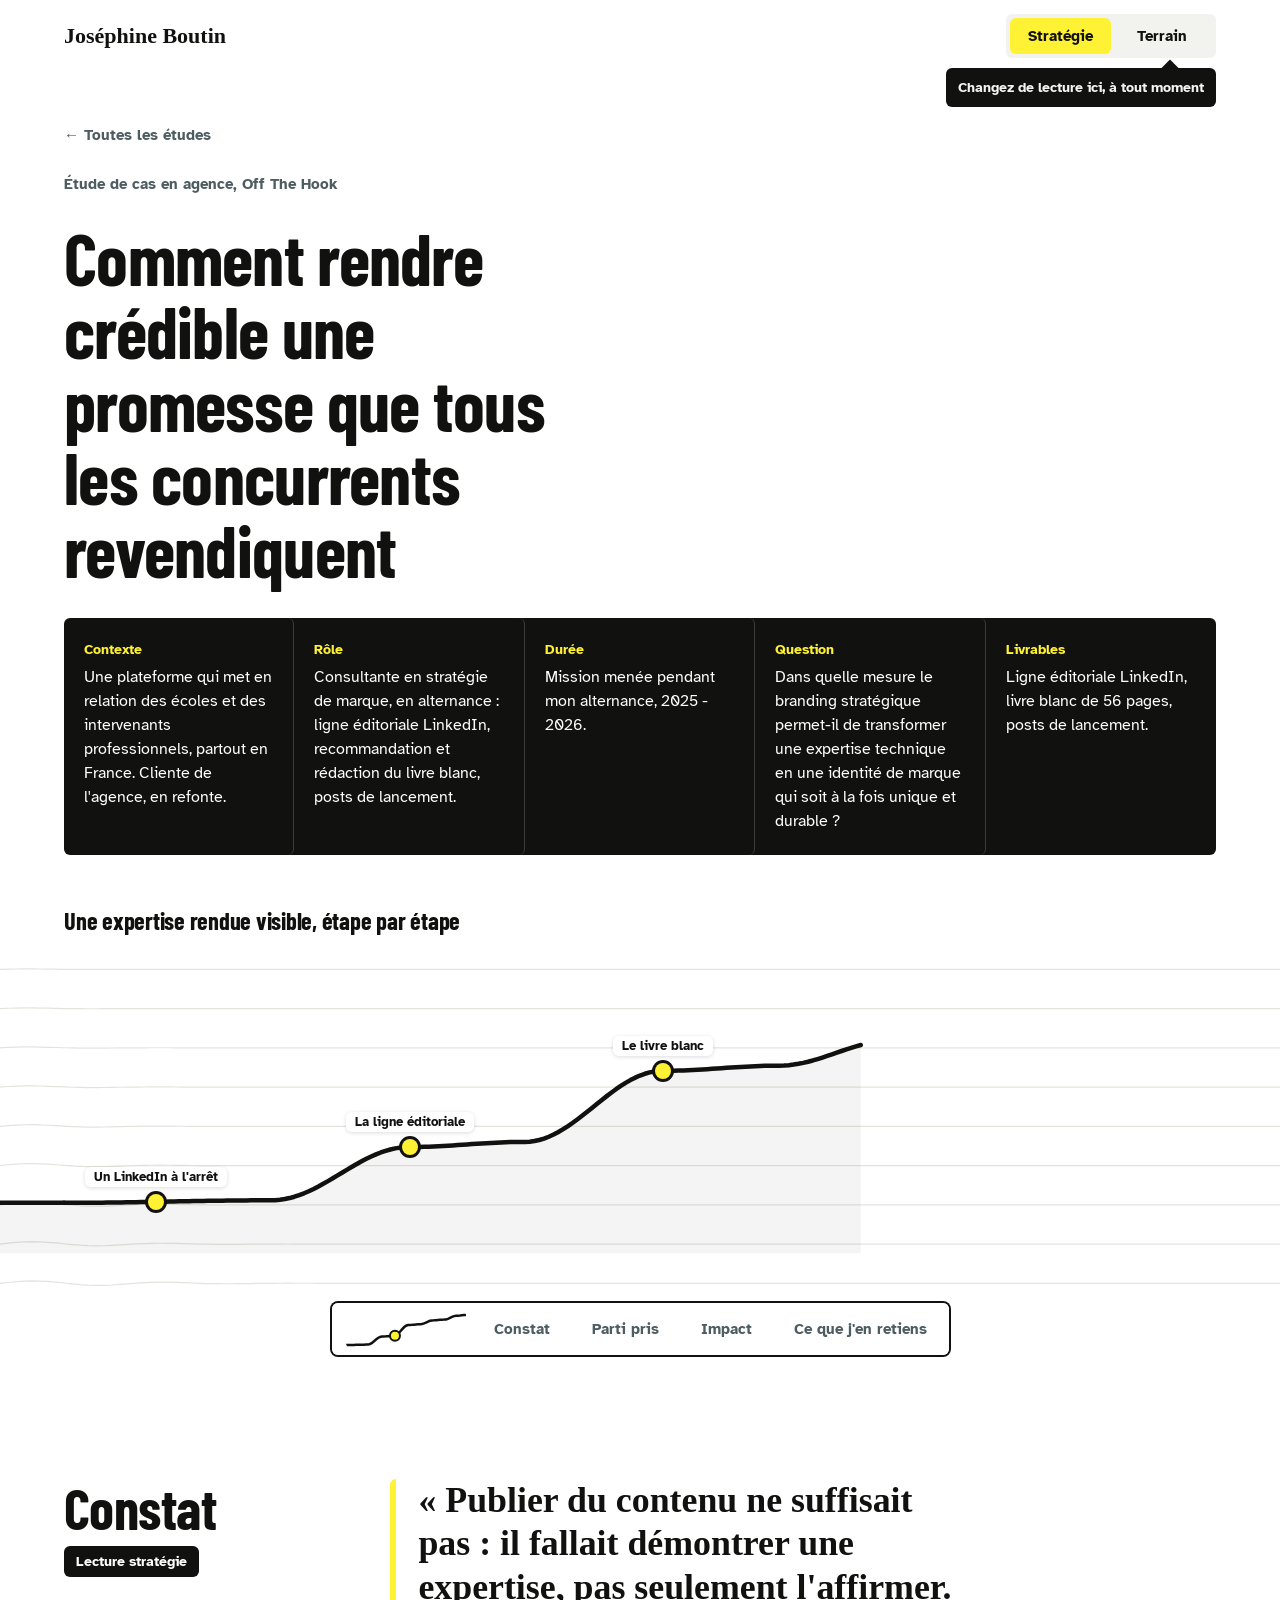
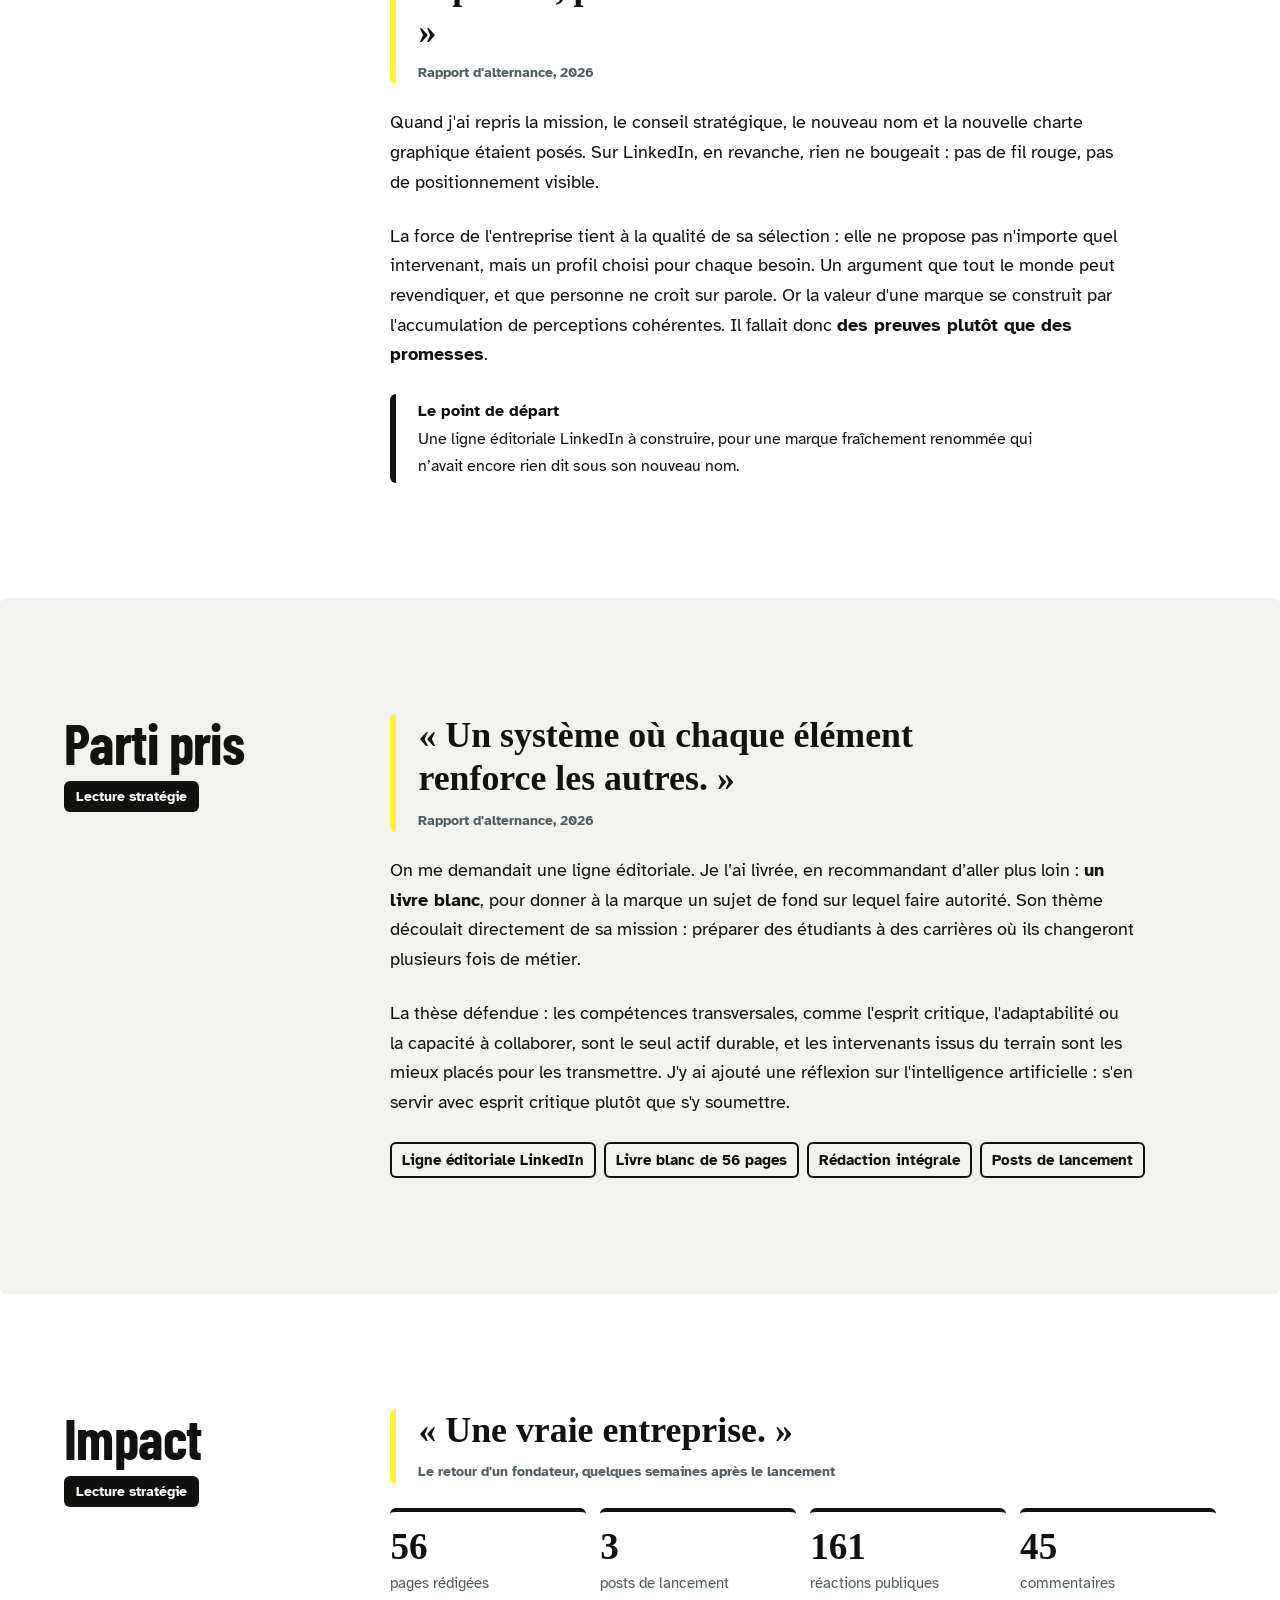
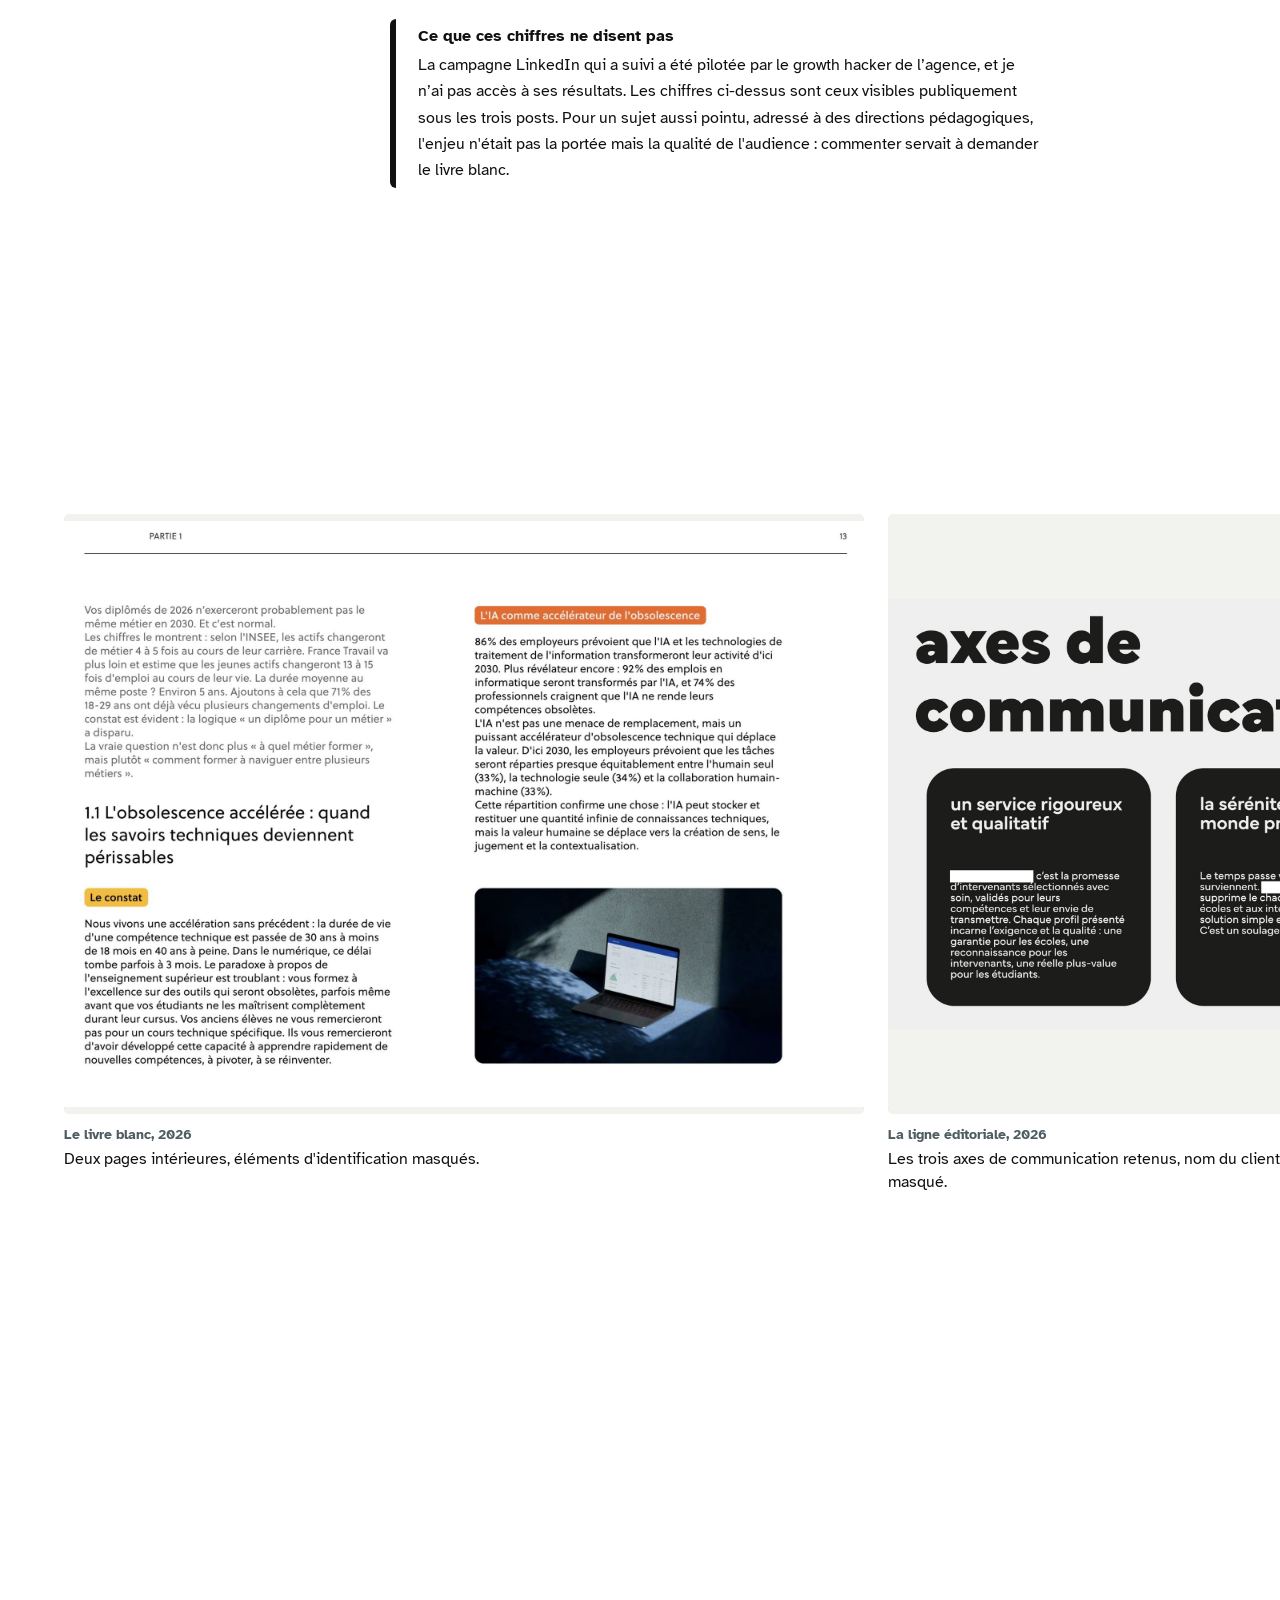
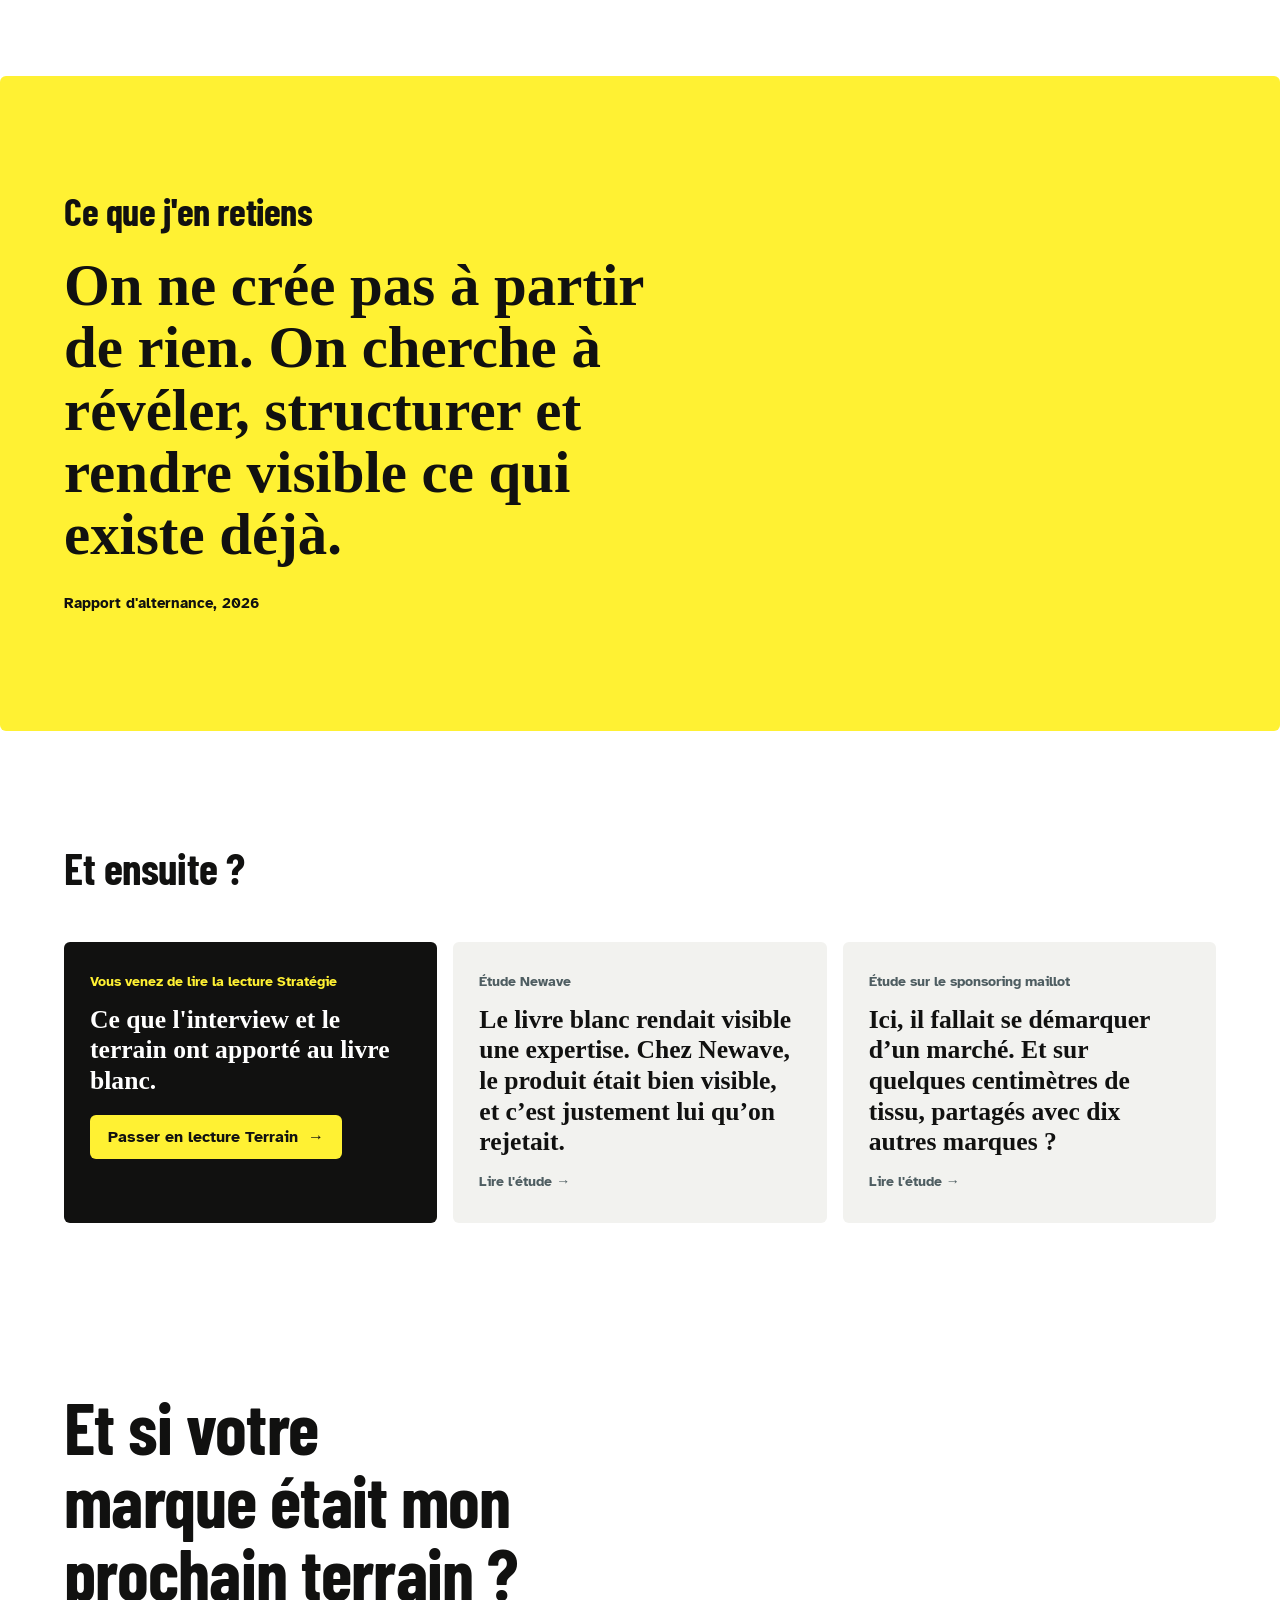
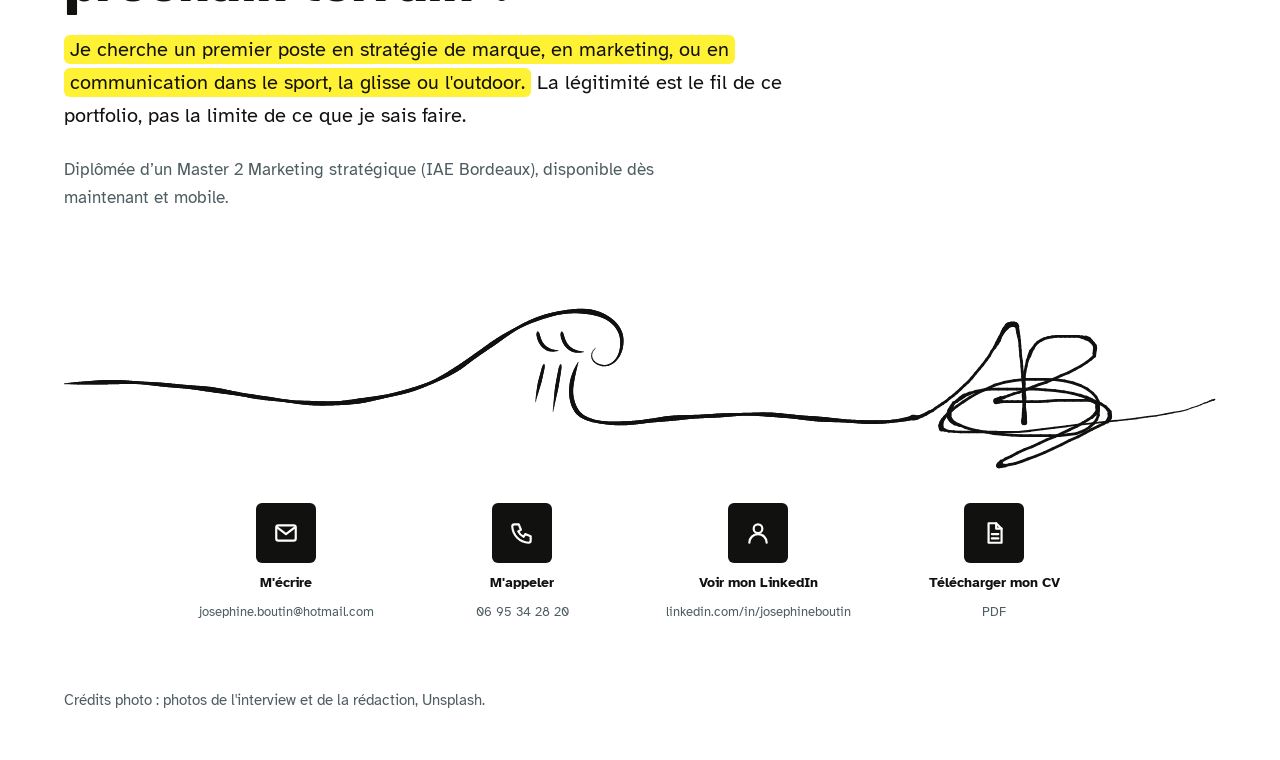
==== commit ab6e9c22: "Version à jour" ====
--- a/etude-expertise.html
+++ b/etude-expertise.html
@@ -6,6 +6,11 @@
 <meta name="robots" content="noindex, nofollow">
 <meta name="description" content="Une ligne éditoriale et un livre blanc pour faire reconnaître une expertise B2B.">
 <title>Prouver une expertise, étude de cas</title>
+<link rel="icon" href="images/favicon.ico" sizes="any">
+<link rel="icon" type="image/png" sizes="32x32" href="images/favicon-32.png">
+<link rel="icon" type="image/png" sizes="192x192" href="images/favicon-192.png">
+<link rel="apple-touch-icon" href="images/apple-touch-icon.png">
+<meta name="theme-color" content="#111110">
 <link rel="stylesheet" href="https://api.fontshare.com/v2/css?f[]=zodiak@1&display=swap">
 <link rel="preconnect" href="https://fonts.googleapis.com">
 <link rel="preconnect" href="https://fonts.gstatic.com" crossorigin>
@@ -31,12 +36,12 @@
       <div class="wrap stage-text">
         <a class="back" href="index.html">← Toutes les études</a>
         <span class="lbl">Étude de cas en agence, Off The Hook</span>
-        <h1 class="titre">Prouver une expertise plutôt que l'affirmer</h1>
+        <h1 class="titre">Comment rendre crédible une promesse que tous les concurrents revendiquent</h1>
         <dl class="facts">
           <div><dt>Contexte</dt><dd>Une plateforme qui met en relation des écoles et des intervenants professionnels, partout en France. Cliente de l'agence, en refonte.</dd></div>
           <div><dt>Rôle</dt><dd>Consultante en stratégie de marque, en alternance : ligne éditoriale LinkedIn, recommandation et rédaction du livre blanc, posts de lancement.</dd></div>
           <div><dt>Durée</dt><dd>Mission menée pendant mon alternance, 2025 - 2026.</dd></div>
-          <div><dt>Méthode</dt><dd>Interview stratégique, analyse du positionnement et de la présence LinkedIn, capital de marque (Keller).</dd></div>
+          <div><dt>Question</dt><dd>Dans quelle mesure le branding stratégique permet-il de transformer une expertise technique en une identité de marque qui soit à la fois unique et durable ?</dd></div>
           <div><dt>Livrables</dt><dd>Ligne éditoriale LinkedIn, livre blanc de 56 pages, posts de lancement.</dd></div>
         </dl>
       </div>
@@ -59,7 +64,7 @@
             <div class="cite"><blockquote>« Publier du contenu ne suffisait pas : il fallait démontrer une expertise, pas seulement l'affirmer. »</blockquote><cite>Rapport d'alternance, 2026</cite></div>
             <p>Quand j'ai repris la mission, le conseil stratégique, le nouveau nom et la nouvelle charte graphique étaient posés. Sur LinkedIn, en revanche, rien ne bougeait : pas de fil rouge, pas de positionnement visible.</p>
             <p>La force de l'entreprise tient à la qualité de sa sélection : elle ne propose pas n'importe quel intervenant, mais un profil choisi pour chaque besoin. Un argument que tout le monde peut revendiquer, et que personne ne croit sur parole. Or la valeur d'une marque se construit par l'accumulation de perceptions cohérentes. Il fallait donc <span class="hl">des preuves plutôt que des promesses</span>.</p>
-            <p class="aside"><b>Le point de départ</b>Une ligne éditoriale LinkedIn à construire. C'était l'une de mes premières missions en autonomie, avec la relecture du brand strategist de l'agence.</p>
+            <p class="aside"><b>Le point de départ</b>Une ligne éditoriale LinkedIn à construire, pour une marque fraîchement renommée qui n’avait encore rien dit sous son nouveau nom.</p>
           </div>
           <div class="v" data-v="terrain">
             <div class="cite"><blockquote>« La vraie valeur d'une école ne se mesure plus uniquement au taux d'insertion à 6 mois, mais à la capacité de ses diplômés à se réinventer sur 30 ans. »</blockquote><cite>Livre blanc, 2026</cite></div>
@@ -76,15 +81,15 @@
         <div class="duo">
           <div class="v" data-v="strategie">
             <div class="cite"><blockquote>« Un système où chaque élément renforce les autres. »</blockquote><cite>Rapport d'alternance, 2026</cite></div>
-            <p>On me demandait une ligne éditoriale. J'ai recommandé d'aller plus loin : <span class="hl">un livre blanc</span>, pour donner à la marque un sujet de fond sur lequel faire autorité. Son thème découlait directement de sa mission : préparer des étudiants à des carrières où ils changeront plusieurs fois de métier.</p>
+            <p>On me demandait une ligne éditoriale. Je l’ai livrée, en recommandant d’aller plus loin : <span class="hl">un livre blanc</span>, pour donner à la marque un sujet de fond sur lequel faire autorité. Son thème découlait directement de sa mission : préparer des étudiants à des carrières où ils changeront plusieurs fois de métier.</p>
             <p>La thèse défendue : les compétences transversales, comme l'esprit critique, l'adaptabilité ou la capacité à collaborer, sont le seul actif durable, et les intervenants issus du terrain sont les mieux placés pour les transmettre. J'y ai ajouté une réflexion sur l'intelligence artificielle : s'en servir avec esprit critique plutôt que s'y soumettre.</p>
             <div class="spec" aria-label="Les livrables"><span>Ligne éditoriale LinkedIn</span><span>Livre blanc de 56 pages</span><span>Rédaction intégrale</span><span>Posts de lancement</span></div>
           </div>
           <div class="v" data-v="terrain">
             <div class="cite"><blockquote>« Ils ne théorisent pas la gestion de projet : ils gèrent des projets. »</blockquote><cite>Livre blanc, 2026</cite></div>
             <p>Pour écrire 56 pages crédibles sur l'enseignement supérieur, je suis partie de ce que l'entreprise observe chaque jour : ses échanges avec les directions pédagogiques et les intervenants, ses réussites comme ses doutes. Le livre blanc ne parle pas à la place de son réseau, il le fait parler.</p>
-            <p>Restait à le porter par les bonnes voix. J'ai rédigé les trois posts de lancement : un pour chacun des fondateurs, chacun dans son rôle, l'un tourné vers la vision et le réseau, l'autre vers le quotidien des écoles, et un pour la page de l'entreprise, plus direct, centré sur ce que le lecteur allait trouver.</p>
-            <div class="spec" aria-label="Le lancement"><span>Deux fondateurs, deux angles</span><span>Une page entreprise</span><span>Un appel à commenter</span></div>
+            <p>Restait à le faire porter par les bonnes voix. J'ai rédigé les trois posts de lancement : un pour chacun des fondateurs, chacun dans son rôle, l'un tourné vers la vision et le réseau, l'autre vers le quotidien des écoles, et un pour la page de l'entreprise, plus direct, centré sur ce que le lecteur allait trouver.</p>
+            <div class="spec" aria-label="Le lancement"><span>LinkedIn</span><span>Deux fondateurs, deux angles</span><span>Une page entreprise</span><span>Un appel à commenter</span></div>
           </div>
         </div>
       </div>
@@ -101,12 +106,12 @@
               <div><b>161</b><span>réactions publiques</span></div>
               <div><b>45</b><span>commentaires</span></div>
             </div>
-            <p class="aside"><b>Ce que ces chiffres ne disent pas</b>Les résultats de la campagne LinkedIn qui a suivi ont été suivis par le growth hacker de l'agence, et je n'y ai pas accès. Les chiffres ci-dessus sont ceux visibles publiquement sous les trois posts. Pour un sujet aussi pointu, adressé à des directions pédagogiques, l'enjeu n'était pas la portée mais la qualité de l'audience : commenter servait à demander le livre blanc.</p>
+            <p class="aside"><b>Ce que ces chiffres ne disent pas</b>La campagne LinkedIn qui a suivi a été pilotée par le growth hacker de l’agence, et je n’ai pas accès à ses résultats. Les chiffres ci-dessus sont ceux visibles publiquement sous les trois posts. Pour un sujet aussi pointu, adressé à des directions pédagogiques, l'enjeu n'était pas la portée mais la qualité de l'audience : commenter servait à demander le livre blanc.</p>
           </div>
           <div class="v" data-v="terrain">
             <div class="cite"><blockquote>« C'est tout ce que j'avais dans ma tête et que je n'arrivais pas à verbaliser. »</blockquote><cite>Phrase souvent entendue à l'agence, à la présentation des livrables</cite></div>
             <p>Le livre blanc est devenu le socle d'une campagne LinkedIn menée par le growth hacker de l'agence, pour attirer à la fois des intervenants et des écoles. Sous les posts, les demandes se sont accumulées en commentaires, et les deux fondateurs ont trouvé chacun leur façon de prendre la parole.</p>
-            <p class="aside"><b>Une limite</b>Je n'avais pas la main sur la diffusion. Sans accès aux statistiques de la campagne, je ne peux pas dire combien de rendez-vous ou de partenariats le livre blanc a réellement générés.</p>
+            <p class="aside"><b>Une limite</b>Le livre blanc s’appuie sur l’interview des fondateurs et sur des recherches documentaires. Je n’ai pas interrogé directement les écoles ni les intervenants : leur voix passe par le regard de l’entreprise.</p>
           </div>
         </div>
       </div>
@@ -128,7 +133,7 @@
     <section class="yellow" id="c4" aria-labelledby="t-c4">
       <div class="wrap reveal">
         <h3 class="titre retiens" id="t-c4">Ce que j'en retiens</h3>
-        <p class="lesson">On ne crée pas à partir de rien. On cherche à révéler, structurer et rendre visible ce qui existait déjà.</p>
+        <p class="lesson">On ne crée pas à partir de rien. On cherche à révéler, structurer et rendre visible ce qui existe déjà.</p>
         <cite>Rapport d'alternance, 2026</cite>
       </div>
     </section>
@@ -149,12 +154,12 @@
         </div>
         <a class="next-tile next-case" href="etude-newave.html">
           <span class="next-kicker">Étude Newave</span>
-          <p class="next-q">Et quand l'innovation elle-même est rejetée par ceux à qui elle s'adresse&nbsp;?</p>
+          <p class="next-q">Le livre blanc rendait visible une expertise. Chez Newave, le produit était bien visible, et c’est justement lui qu’on rejetait.</p>
           <span class="next-soon">Lire l'étude →</span>
         </a>
         <a class="next-tile next-case" href="etude-maillot.html">
           <span class="next-kicker">Étude sur le sponsoring maillot</span>
-          <p class="next-q">Et quand une marque est bien là, mais noyée parmi les autres&nbsp;?</p>
+          <p class="next-q">Ici, il fallait se démarquer d’un marché. Et sur quelques centimètres de tissu, partagés avec dix autres marques&nbsp;?</p>
           <span class="next-soon">Lire l'étude →</span>
         </a>
       </div>
@@ -162,12 +167,14 @@
   </article>
   <footer class="wrap end short" aria-labelledby="t-end">
     <h2 class="titre" id="t-end">Et si votre marque était mon prochain terrain ?</h2>
-    <p class="lead"><span class="hl hl-lead">Je cherche un premier poste en marketing ou en stratégie de marque dans le sport, la glisse ou l'outdoor.</span> La légitimité est le fil de ce portfolio, pas la limite de ce que je sais faire.</p>
+    <p class="lead"><span class="hl hl-lead">Je cherche un premier poste en stratégie de marque, en marketing, ou en communication dans le sport, la glisse ou l'outdoor.</span> La légitimité est le fil de ce portfolio, pas la limite de ce que je sais faire.</p>
+    <p class="lead-sub">Diplômée d’un Master 2 Marketing stratégique (IAE Bordeaux), disponible dès maintenant et mobile.</p>
     <canvas class="sign" id="sign" aria-label="Ma signature : une ligne qui devient vague, puis mes initiales"></canvas>
     <div class="contact">
       <a class="c-mail" href="mailto:josephine.boutin@hotmail.com"><span class="ic"><svg viewBox="0 0 24 24" aria-hidden="true"><rect x="3" y="5" width="18" height="14" rx="2"></rect><path d="M3.5 6.5 12 13l8.5-6.5"></path></svg></span>M'écrire<small>josephine.boutin@hotmail.com</small></a>
       <a class="c-tel" href="tel:+33695342820"><span class="ic"><svg viewBox="0 0 24 24" aria-hidden="true"><path d="M5 4h4l2 5-2.5 1.5a11 11 0 0 0 5 5L15 13l5 2v4a2 2 0 0 1-2 2A16 16 0 0 1 3 6a2 2 0 0 1 2-2"></path></svg></span>M'appeler<small>06 95 34 28 20</small></a>
       <a class="c-in" href="https://www.linkedin.com/in/josephineboutin/" target="_blank" rel="noopener"><span class="ic"><svg viewBox="0 0 24 24" aria-hidden="true"><circle cx="12" cy="8" r="4"></circle><path d="M4 21a8 8 0 0 1 16 0"></path></svg></span>Voir mon LinkedIn<small>linkedin.com/in/josephineboutin</small></a>
+      <a class="c-cv" href="cv-josephine-boutin.pdf" target="_blank" rel="noopener"><span class="ic"><svg viewBox="0 0 24 24" aria-hidden="true"><path d="M7 3h7l5 5v13H7z"></path><path d="M14 3v5h5"></path><path d="M10 13h6M10 17h6"></path></svg></span>Télécharger mon CV<small>PDF</small></a>
     </div>
   </footer>
   <p class="wrap proto">Crédits photo : photos de l'interview et de la rédaction, Unsplash.</p>
--- a/assets/site.css
+++ b/assets/site.css
@@ -427,14 +427,15 @@
 :root.pro .card:hover .card-body, :root.pro .card:focus-visible .card-body { background: var(--encre); color: var(--galet); padding: 16px 18px; }
 :root.pro .card:hover .card-body .soon, :root.pro .card:focus-visible .card-body .soon { color: var(--gris-clair); }
 :root.pro .card:hover .pill, :root.pro .card:focus-visible .pill { color: var(--encre); }
-@media (hover: none) {
-  :root.pro .card { color: var(--fg); }
-  :root.pro .card .ph { opacity: 1; }
-  :root.pro .card .ph::after { opacity: 1; }
-  :root.pro .card .card-body { background: var(--encre); color: var(--galet); padding: 16px 18px; }
-  :root.pro .card .card-body .soon { color: var(--gris-clair); }
-  :root.pro .card .pill { color: var(--encre); }
-}
+@media (hover: none) { :root.pro .card { color: var(--fg); } :root.pro .card .ph { opacity: .5; } :root.pro .card .soon { color: var(--soft); } }
+:root.pro .card.pressed { color: var(--fg); }
+:root.pro .card.pressed .ph { opacity: 1; transition-duration: 180ms; }
+:root.pro .card.pressed .ph img { filter: grayscale(1) contrast(1.08); transition-duration: 180ms; }
+:root.pro .card.pressed .ph::after { opacity: 1; transition-duration: 180ms; }
+:root.pro .card.pressed .card-body { background: var(--encre); color: var(--galet); padding: 16px 18px; transition-duration: 180ms; }
+:root.pro .card.pressed .card-body .soon { color: var(--gris-clair); }
+:root.pro .card.pressed .pill { color: var(--encre); }
+:root.pro .card.pressed { transform: scale(.985); transition: transform 150ms var(--ease); }
 .end.short { padding-top: var(--s-block); }
 .back { display: inline-flex; gap: 8px; align-items: center; font-weight: 700; font-size: 15px; text-decoration: none; color: var(--soft); }
 .back:hover { color: var(--fg); }
@@ -448,6 +449,48 @@
 /* Bandeau derrière la barre de chapitres : le texte ne passe plus autour de la pastille */
 .chapbar::before { content: ""; position: absolute; inset: -4px 0 -10px; z-index: -1; background: color-mix(in srgb, var(--bg) 78%, transparent); backdrop-filter: blur(8px); -webkit-backdrop-filter: blur(8px); -webkit-mask: linear-gradient(#000 75%, transparent); mask: linear-gradient(#000 75%, transparent); pointer-events: none; }
 .case-stage .curve { margin-top: 56px; }
+@media (min-width: 761px) { .kpis:has(> div:nth-child(3):last-child) { grid-template-columns: repeat(3, minmax(0, 1fr)); } }
+.end .lead-sub { margin: 0; font-size: 17px; color: var(--soft); max-width: 60ch; }
+.contact:has(.c-cv) { grid-template-columns: repeat(4, minmax(0, 220px)); }
+@media (max-width: 560px) { .contact:has(.c-cv) { grid-template-columns: minmax(0, 1fr); } }
+.contact a.c-cv { --c: #111110; }
+:root[data-lecture="terrain"] .contact a.c-cv { --c: #FFF133; }
+.heard .heard-s { font-size: 17px; line-height: 1.45; background: var(--surface); padding: 10px 16px; max-width: 46ch; }
+.heard .heard-s:nth-of-type(2) { margin-left: clamp(16px, 4vw, 48px); }
+.chap.alt .heard .heard-s { background: var(--bg); }
+:root[data-lecture="terrain"] .case-stage .curve-title { opacity: 0; }
+.case-stage .curve .curve-title { transition: opacity 400ms var(--ease); font-size: clamp(20px, 1.9vw, 26px); line-height: 1.15; max-width: 60%; white-space: normal; }
+/* ---------- Photos de l'accueil (grand écran) ---------- */
+.hero-ph { display: none; }
+@media (min-width: 900px) {
+  :root { --phw: clamp(280px, 30vw, 430px); }
+  .hero .stage-text { padding-right: calc(var(--phw) + 56px); }
+  .hero-ph { display: block; position: absolute; z-index: 3; margin: 0; right: var(--edge); top: 0; width: var(--phw); height: calc(var(--phw) * 1.25); overflow: visible; background: #F2F2EF; will-change: width, height, top; }
+  .hero-ph img { position: absolute; inset: 0; width: 100%; height: 100%; object-fit: cover; opacity: 0; transition: opacity 450ms var(--ease); }
+  .hero-ph img.on { opacity: 1; }
+  .hero-ph .hero-sig { position: absolute; left: -10%; width: 150%; bottom: 6%; opacity: 0; transition: opacity 300ms var(--ease); pointer-events: none; filter: drop-shadow(0 1px 2px rgba(0,0,0,.35)); }
+  .hero-ph.signed .hero-sig { opacity: 1; }
+}
+
+/* ---------- Bulle d'explication (accueil, première visite) ---------- */
+.hint { position: relative; pointer-events: auto; max-width: 440px; margin-top: 4px; background: var(--encre); color: var(--galet); padding: 14px 44px 14px 16px; font-size: 15px; line-height: 1.45; opacity: 0; transform: translateY(8px); transition: opacity 400ms var(--ease), transform 400ms var(--ease), background-color 400ms var(--ease), color 400ms var(--ease); }
+:root[data-lecture="terrain"] .hint { background: #F2F2EF; color: #141413; }
+.hint.on { opacity: 1; transform: none; }
+.hint::before { content: ""; position: absolute; top: -8px; left: var(--ax, 70%); width: 16px; height: 16px; background: inherit; transform: rotate(45deg); }
+:root.pro body .hint::before { border-radius: 2px !important; }
+.hint b { color: var(--jaune); }
+:root[data-lecture="terrain"] .hint b { color: #141413; background: var(--jaune); padding: 0 4px; }
+.hint .x { position: absolute; top: 8px; right: 8px; width: 30px; height: 30px; border: 0; background: none; color: inherit; font-size: 22px; line-height: 1; cursor: pointer; }
+.hint .ok { display: inline-block; margin-top: 10px; appearance: none; border: 0; background: var(--jaune); color: var(--encre); font: 700 14px var(--f-texte); padding: 8px 14px; cursor: pointer; }
+.choice.pulse { animation: choice-pulse 1.6s ease-in-out 3; }
+@keyframes choice-pulse { 0%, 100% { box-shadow: 0 0 0 0 rgba(255,241,51,0); } 50% { box-shadow: 0 0 0 8px rgba(255,241,51,.55); } }
+/* Étiquette du bandeau, la première fois que le bouton apparaît */
+.bar .toggle-tag { position: absolute; top: calc(100% - 4px); right: var(--edge); z-index: 30; background: var(--encre); color: var(--galet); font-size: 14px; font-weight: 700; padding: 8px 12px; opacity: 0; transform: translateY(-6px); transition: opacity 350ms var(--ease), transform 350ms var(--ease); pointer-events: none; white-space: nowrap; }
+:root[data-lecture="terrain"] .bar .toggle-tag { background: #F2F2EF; color: #141413; }
+.bar .toggle-tag::before { content: ""; position: absolute; top: -6px; right: 40px; width: 12px; height: 12px; background: inherit; transform: rotate(45deg); }
+.bar .toggle-tag.on { opacity: 1; transform: none; }
+@media (prefers-reduced-motion: reduce) { .choice.pulse { animation: none; } }
+
 /* ---------- Parcours côté Terrain : les sports, piste par piste ---------- */
 .hero .stage-foot { position: relative; z-index: 2; pointer-events: none; height: clamp(460px, 36vw, 500px); }
 .lanes { position: absolute; inset: 0; display: grid; grid-template-rows: auto 1fr; gap: 28px; padding-top: 40px; padding-bottom: 24px; opacity: 0; visibility: hidden; transition: opacity 500ms var(--ease), visibility 0s 500ms; }
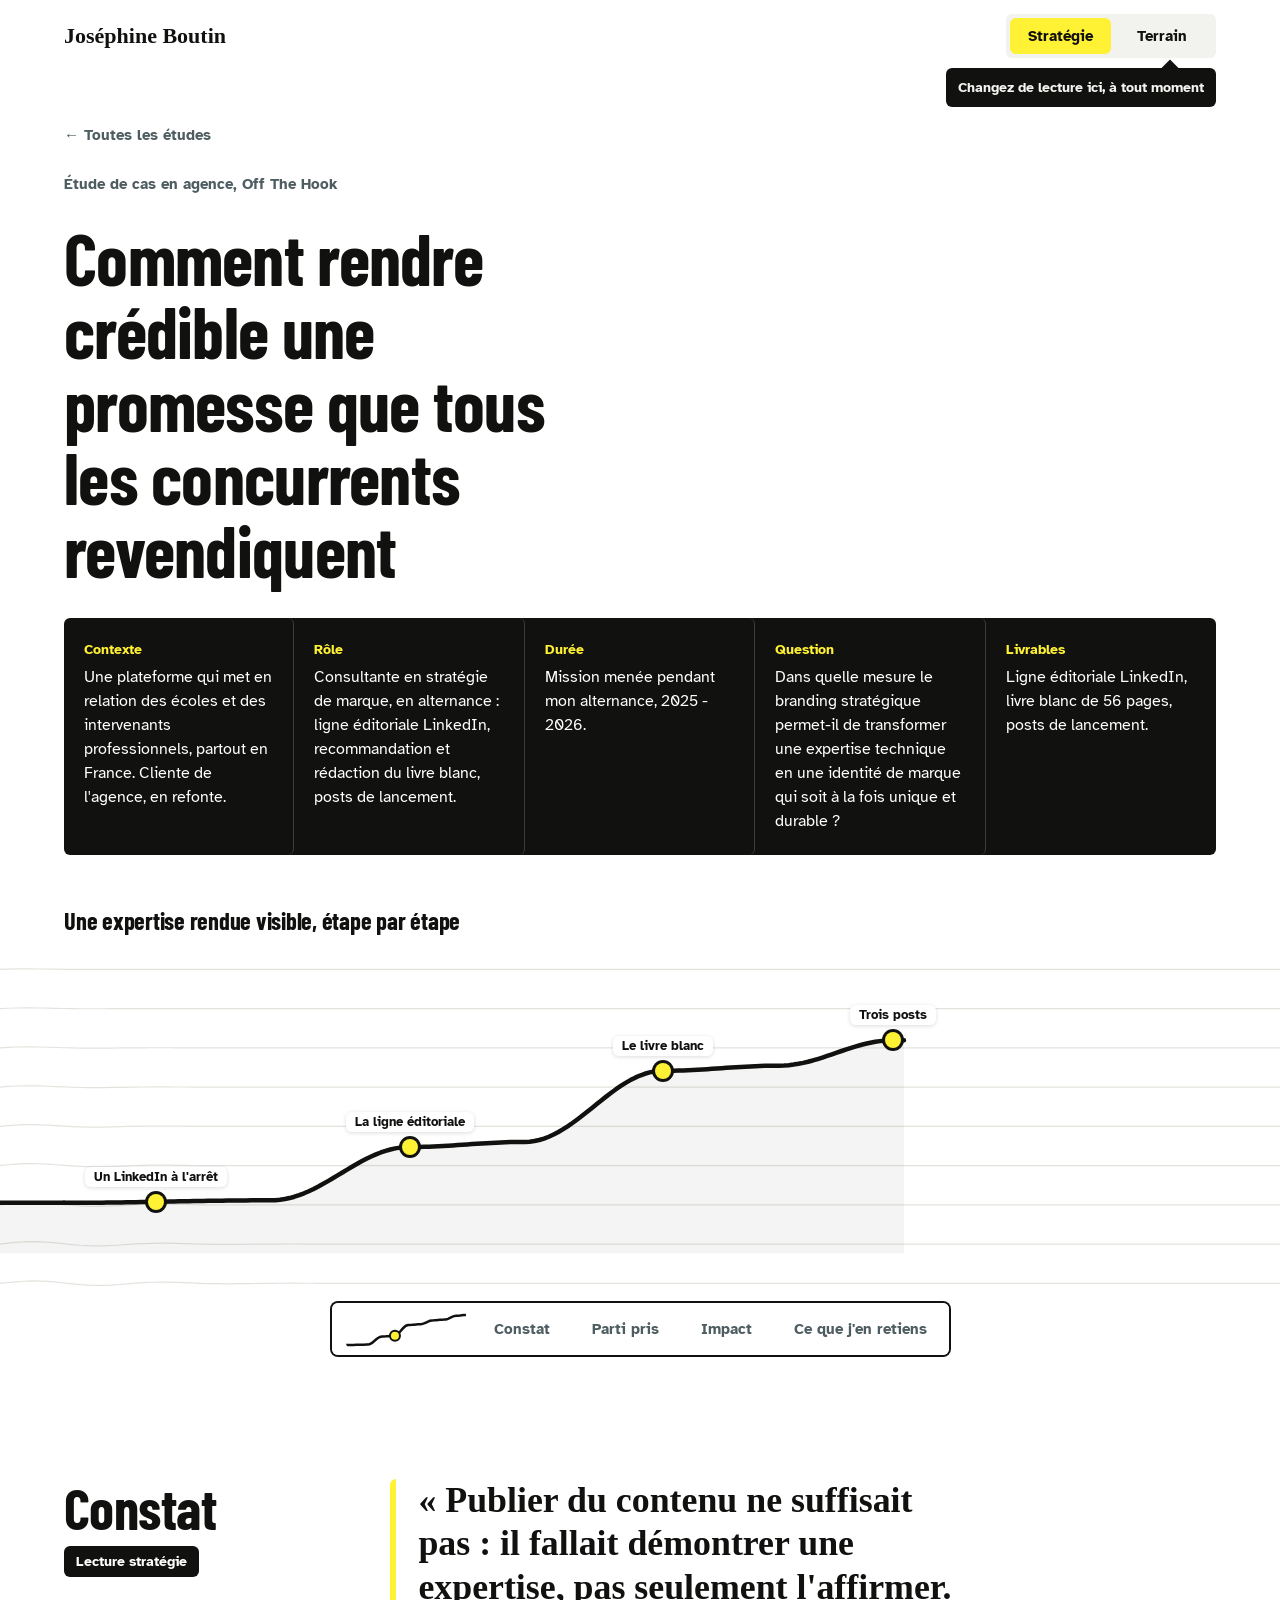
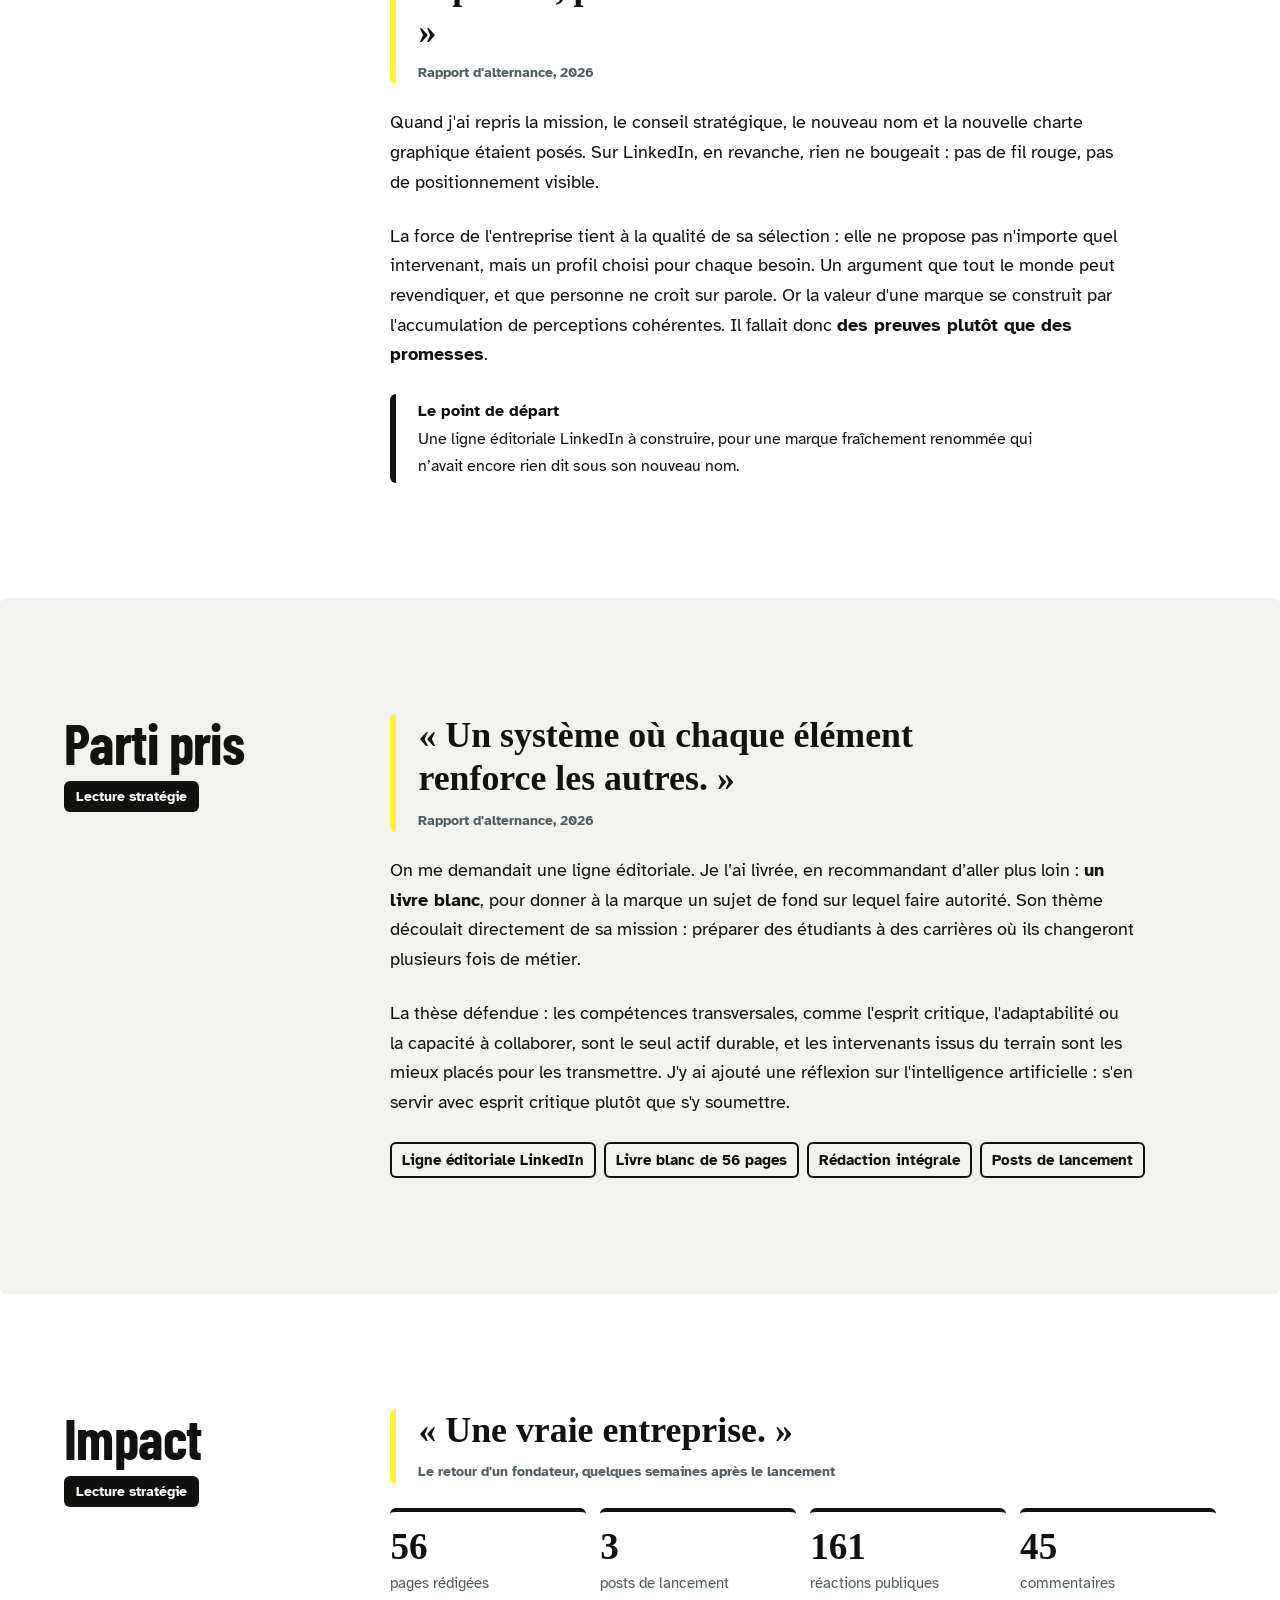
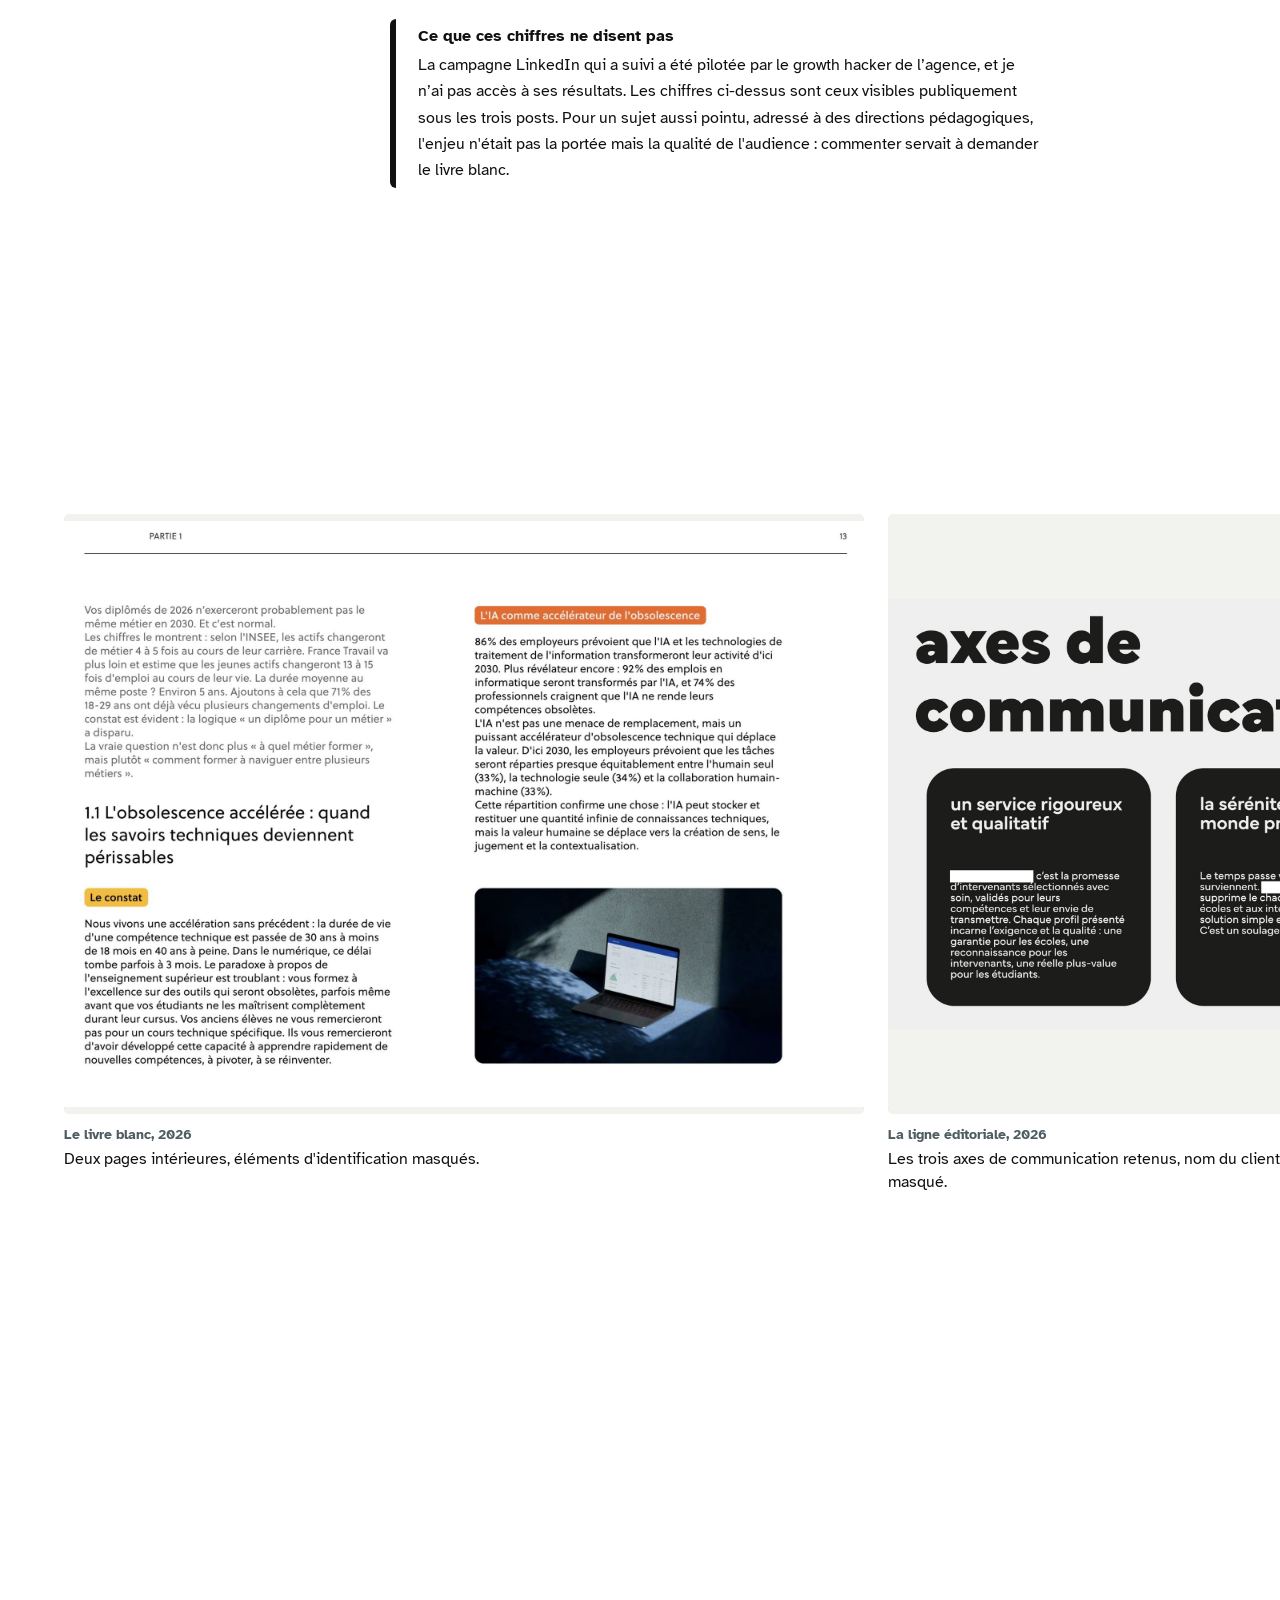
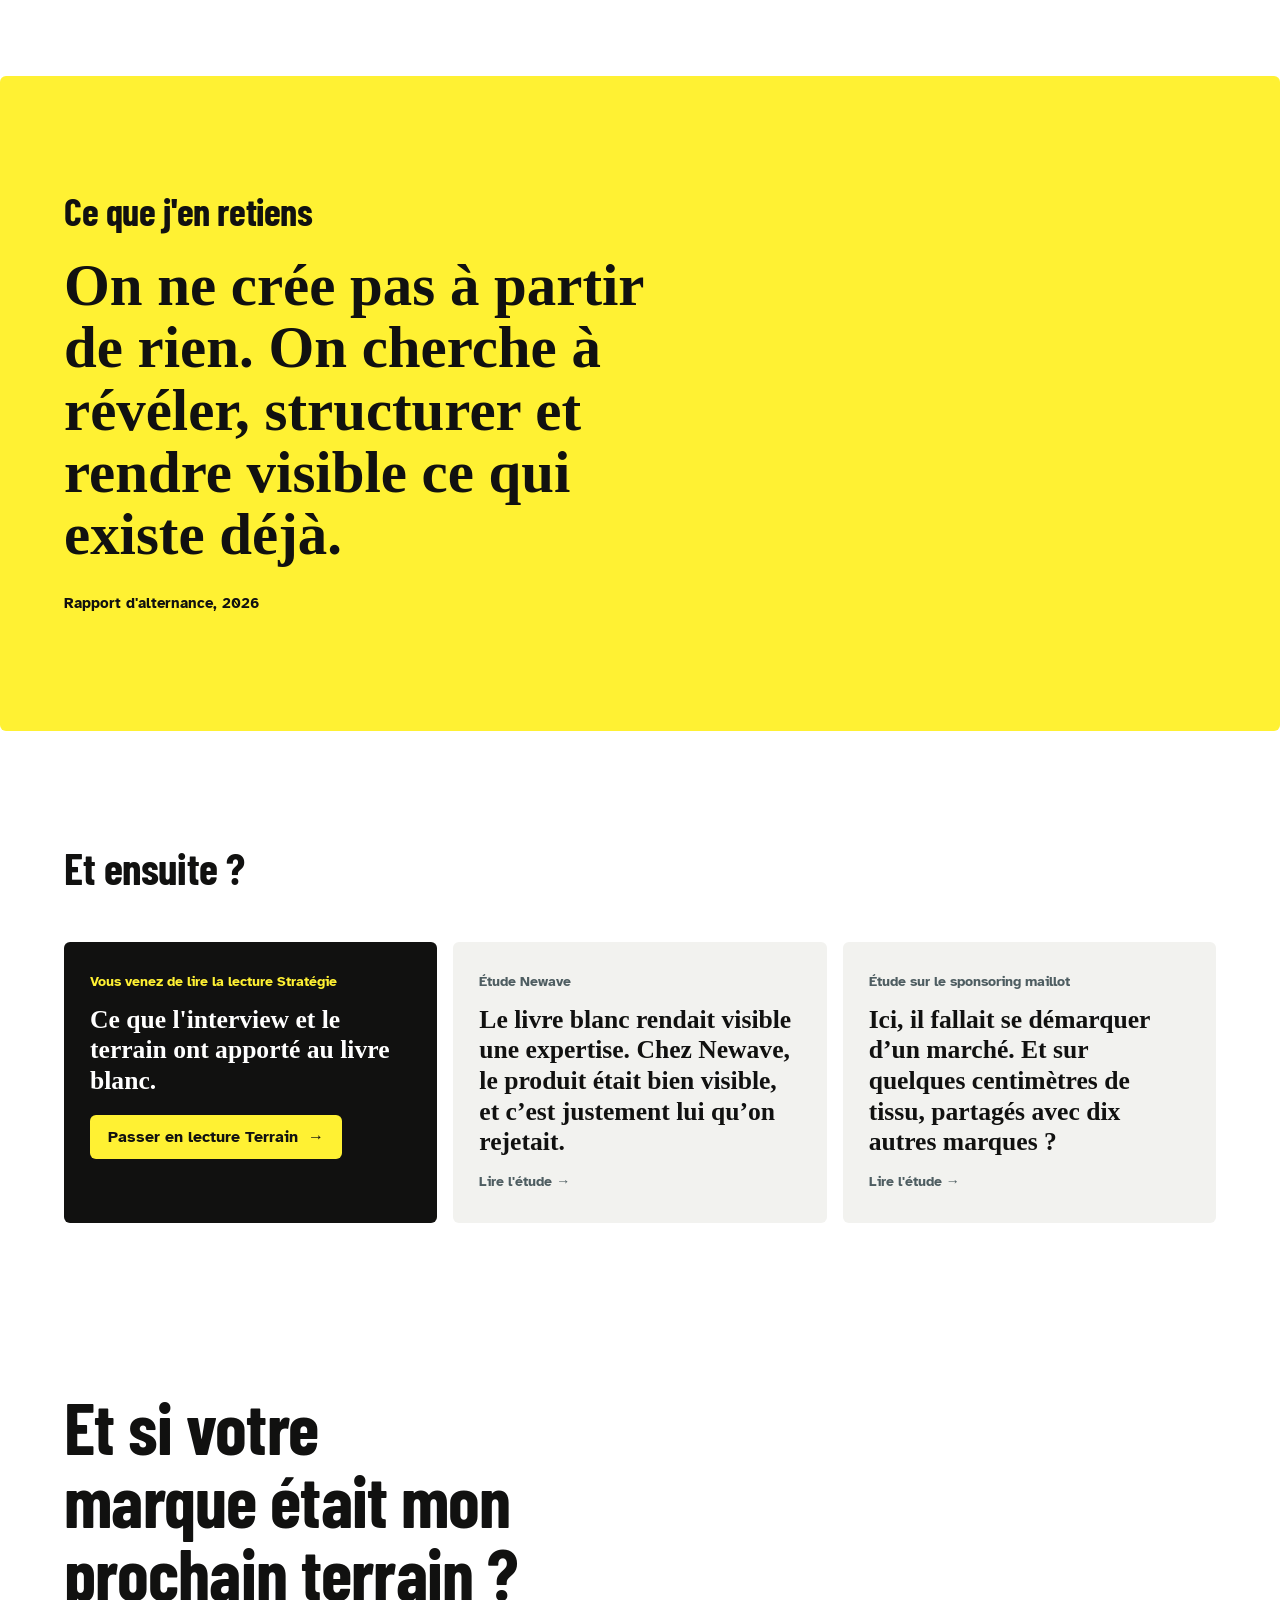
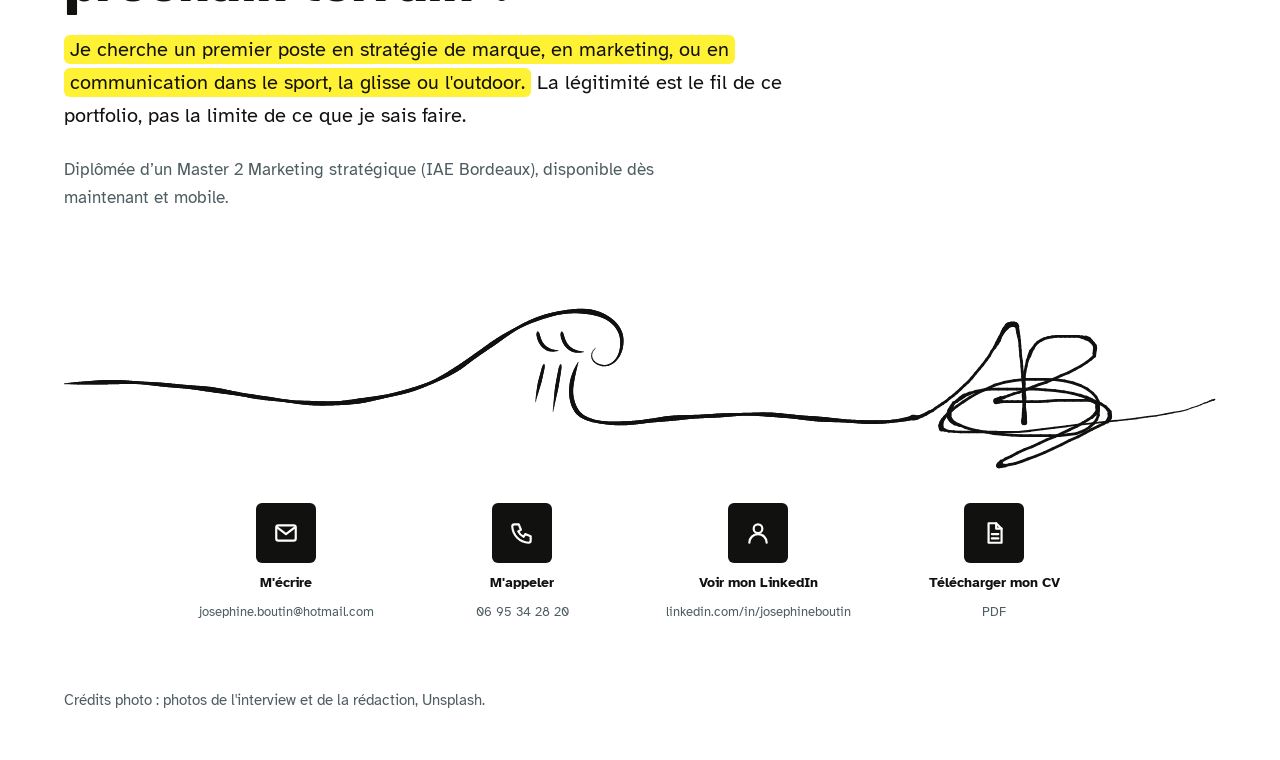
==== commit 25cb56a6: "VDEF" ====
--- a/etude-expertise.html
+++ b/etude-expertise.html
@@ -11,6 +11,16 @@
 <link rel="icon" type="image/png" sizes="192x192" href="images/favicon-192.png">
 <link rel="apple-touch-icon" href="images/apple-touch-icon.png">
 <meta name="theme-color" content="#111110">
+<meta property="og:type" content="website">
+<meta property="og:locale" content="fr_FR">
+<meta property="og:site_name" content="Joséphine Boutin, portfolio">
+<meta property="og:title" content="Prouver une expertise, étude de cas">
+<meta property="og:description" content="Une ligne éditoriale et un livre blanc pour faire reconnaître une expertise B2B.">
+<meta property="og:image" content="https://josephineboutin.github.io/portfolio/images/partage.jpg">
+<meta property="og:image:width" content="1200">
+<meta property="og:image:height" content="630">
+<meta property="og:image:alt" content="Joséphine Boutin, stratégie de marque pour le sport, la glisse et l'outdoor">
+<meta name="twitter:card" content="summary_large_image">
 <link rel="stylesheet" href="https://api.fontshare.com/v2/css?f[]=zodiak@1&display=swap">
 <link rel="preconnect" href="https://fonts.googleapis.com">
 <link rel="preconnect" href="https://fonts.gstatic.com" crossorigin>
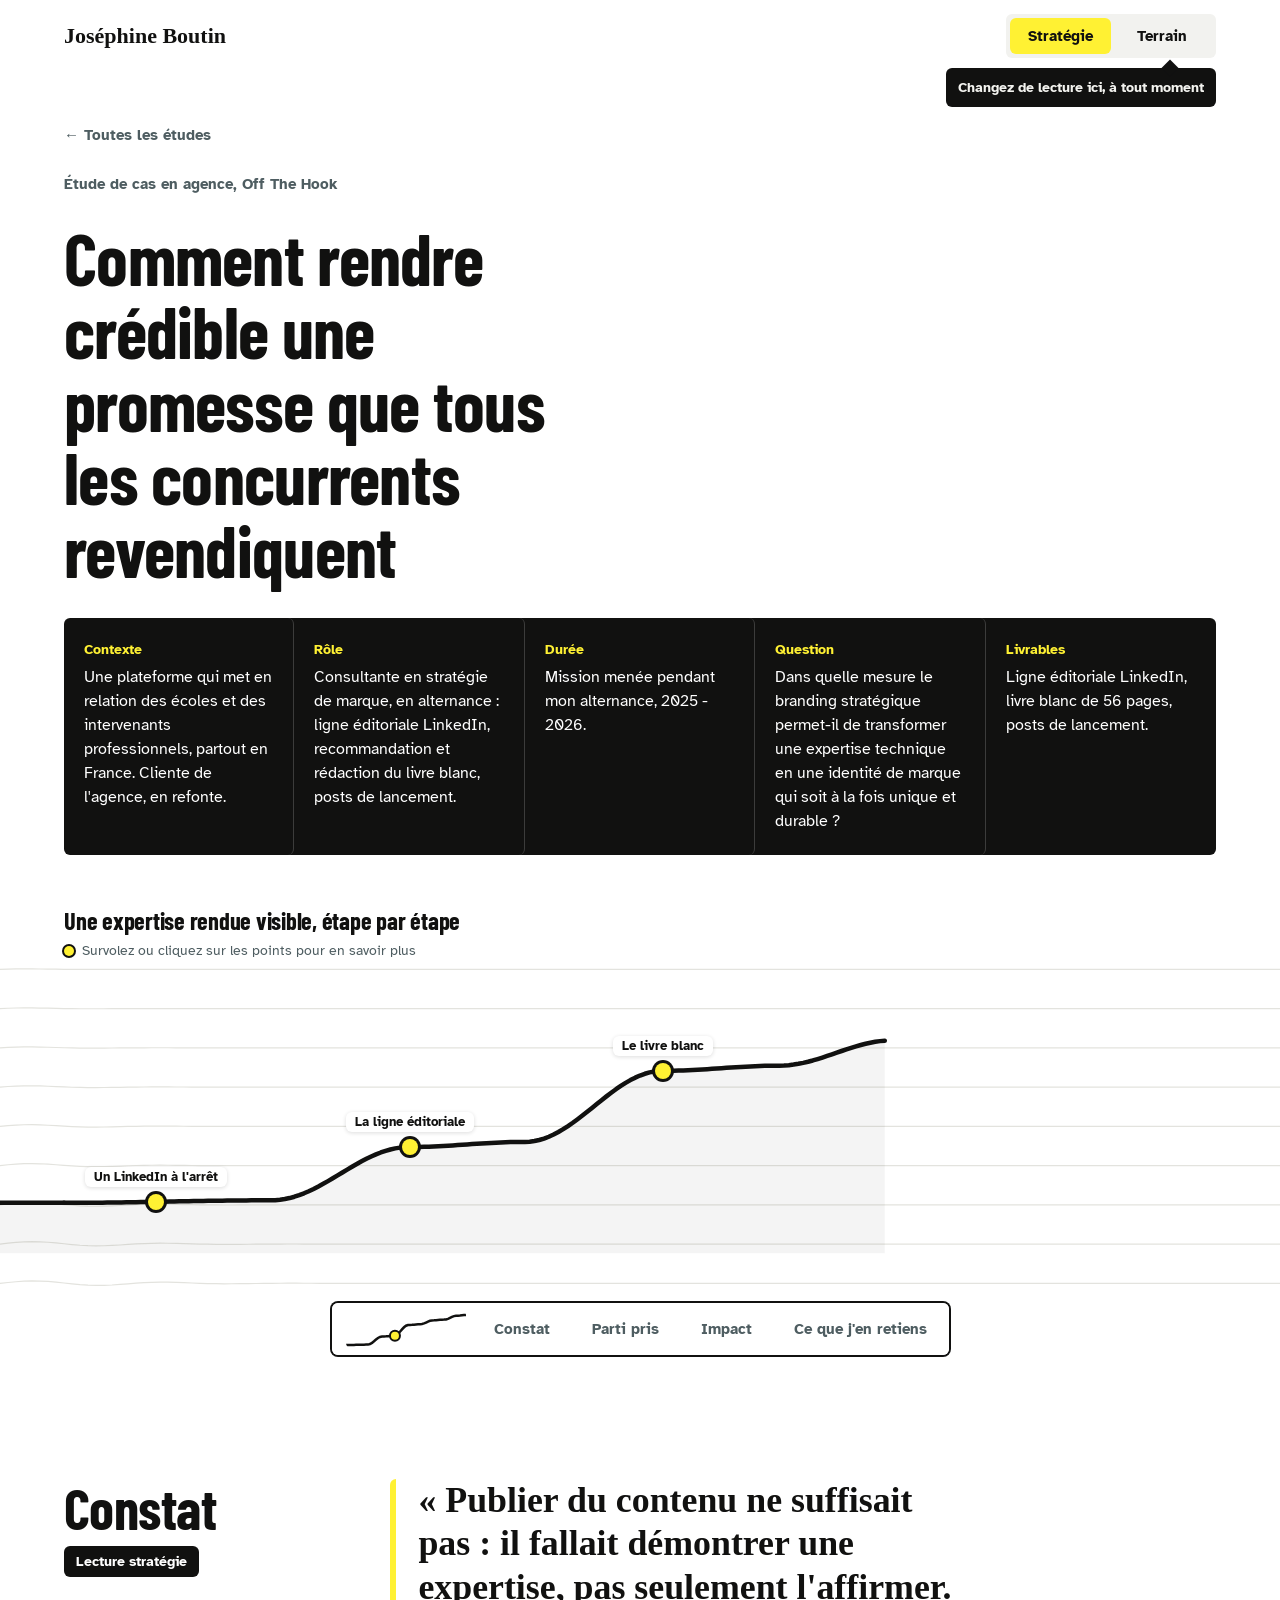
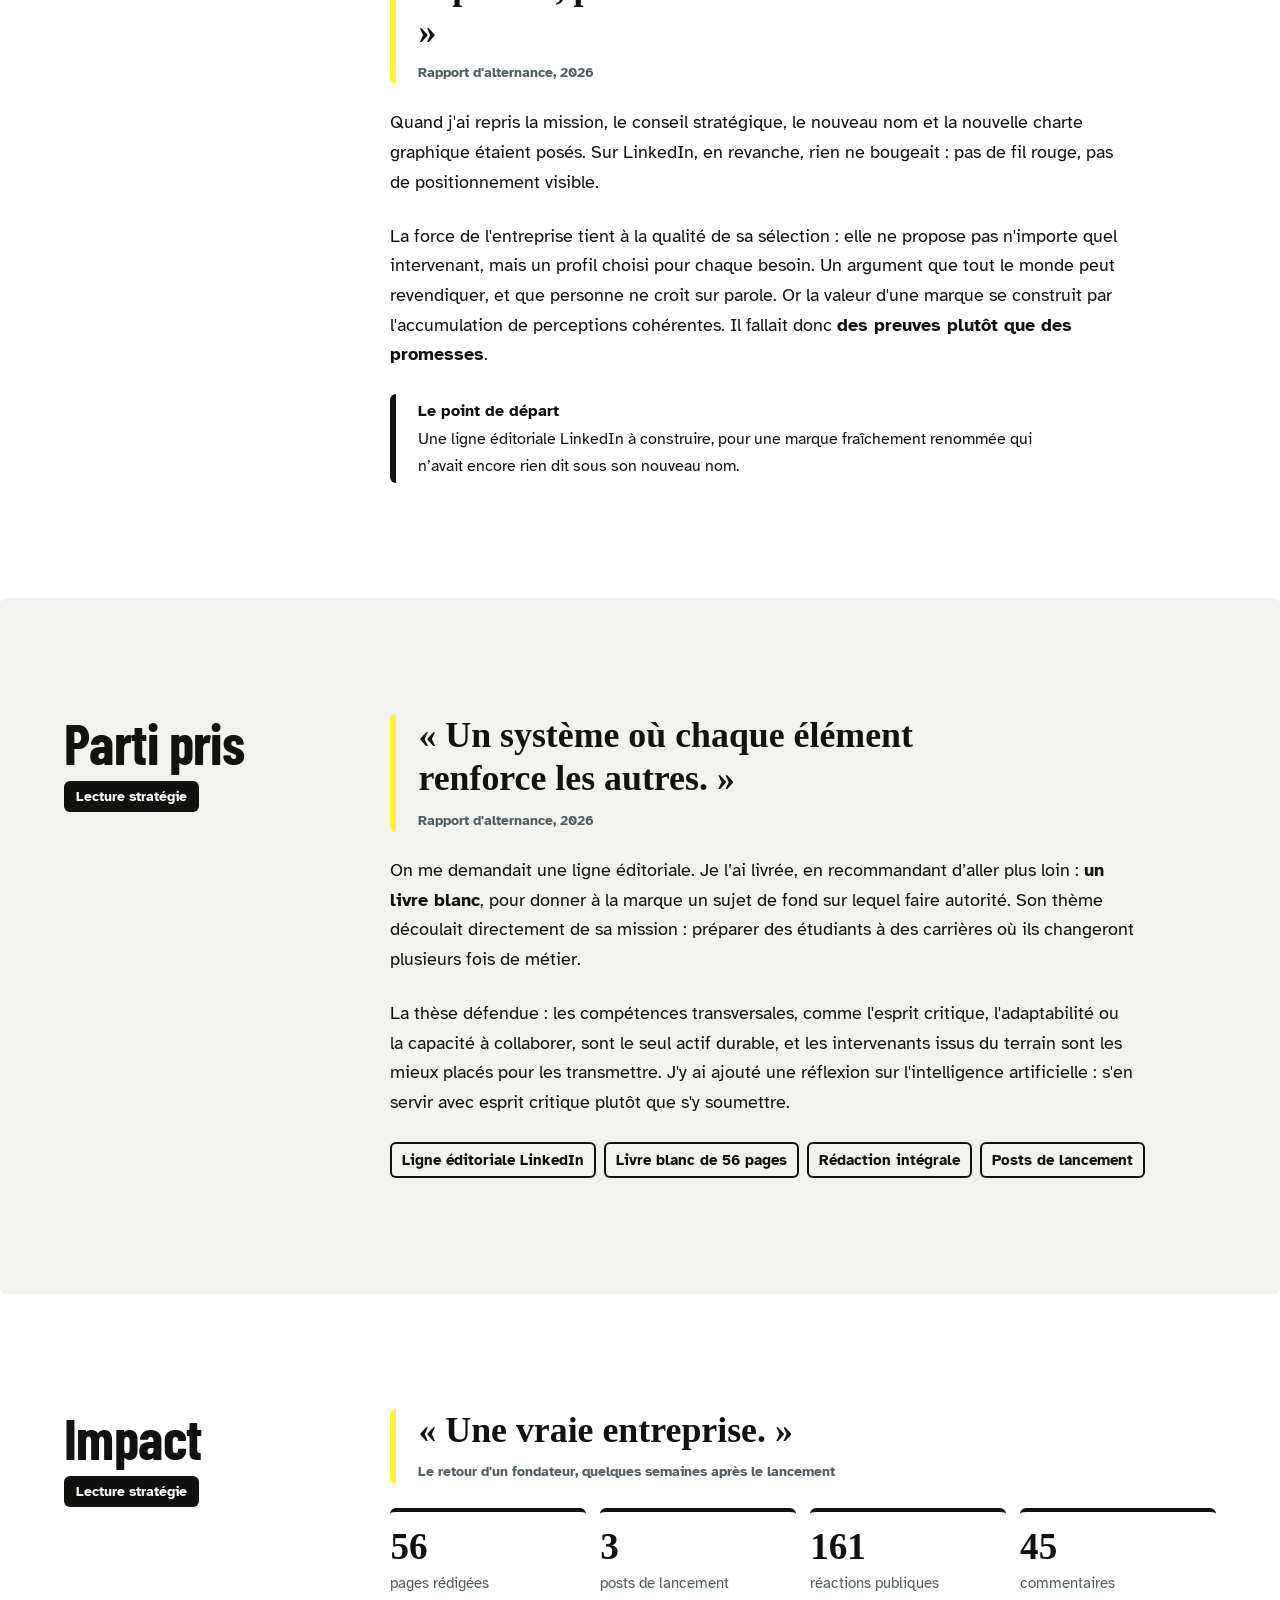
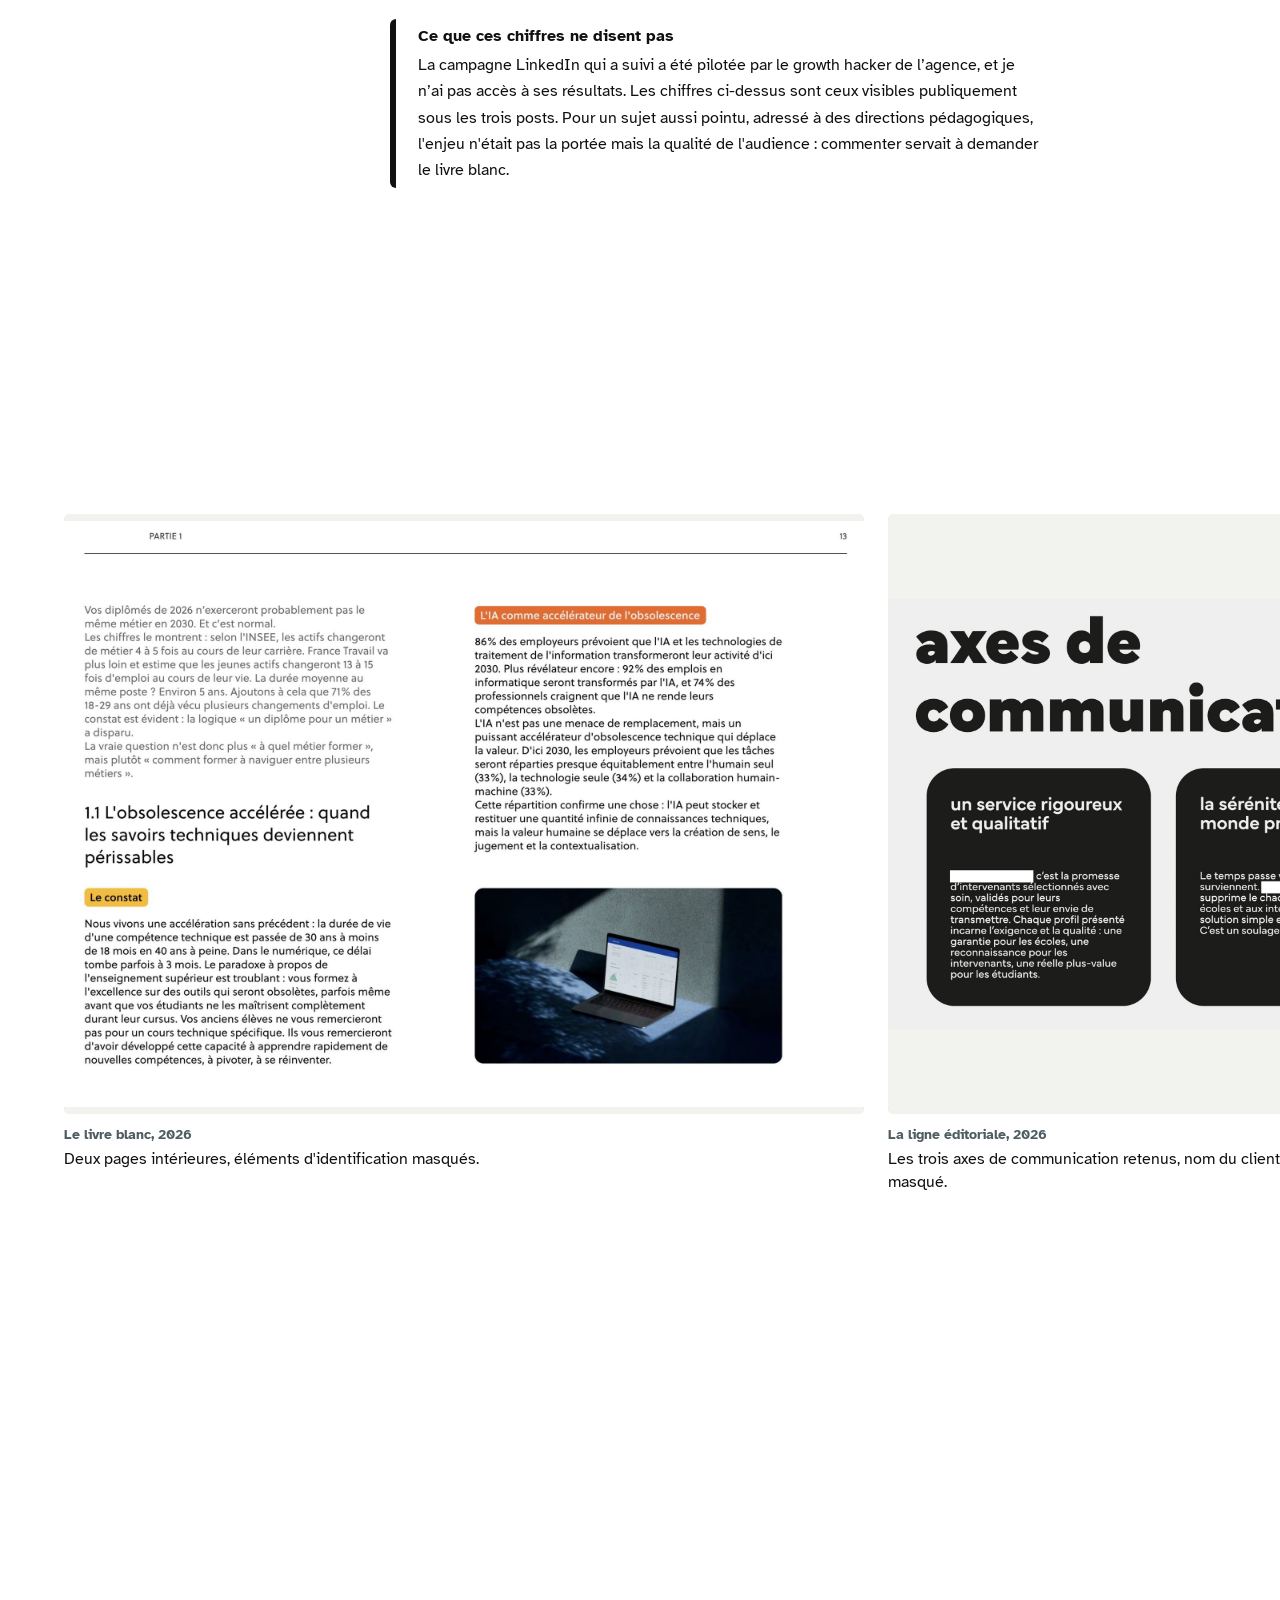
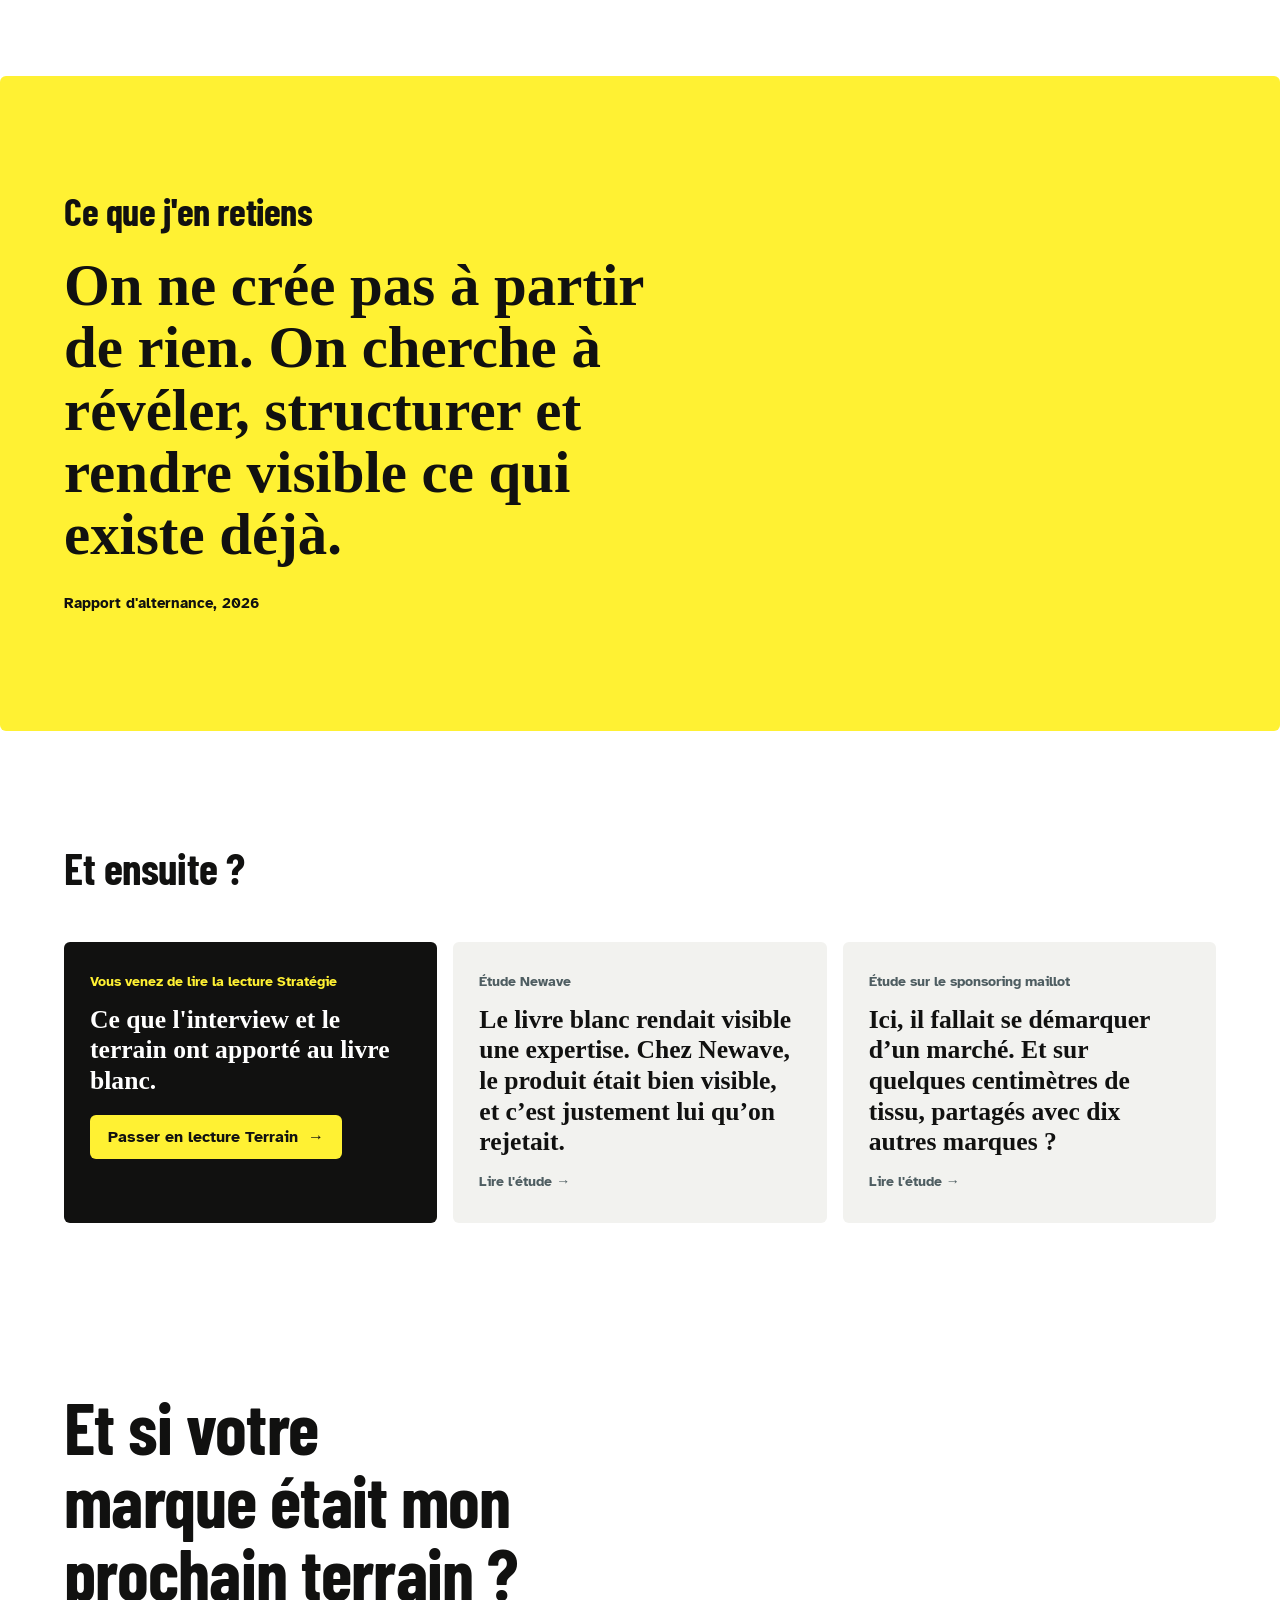
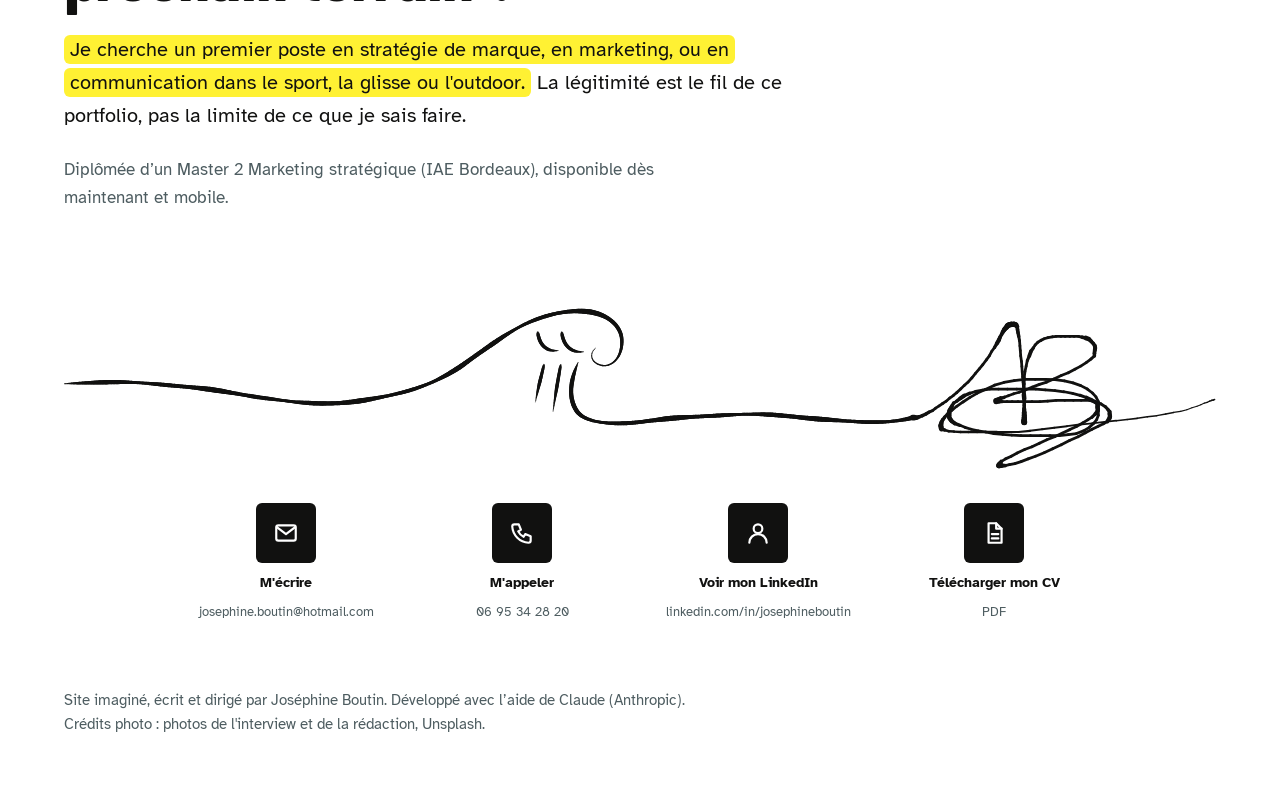
==== commit 5aaae3db: "V5" ====
--- a/etude-expertise.html
+++ b/etude-expertise.html
@@ -187,7 +187,7 @@
       <a class="c-cv" href="cv-josephine-boutin.pdf" target="_blank" rel="noopener"><span class="ic"><svg viewBox="0 0 24 24" aria-hidden="true"><path d="M7 3h7l5 5v13H7z"></path><path d="M14 3v5h5"></path><path d="M10 13h6M10 17h6"></path></svg></span>Télécharger mon CV<small>PDF</small></a>
     </div>
   </footer>
-  <p class="wrap proto">Crédits photo : photos de l'interview et de la rédaction, Unsplash.</p>
+  <p class="wrap proto">Site imaginé, écrit et dirigé par Joséphine Boutin. Développé avec l’aide de Claude (Anthropic).<br>Crédits photo : photos de l'interview et de la rédaction, Unsplash.</p>
 </main>
 <canvas id="wake" aria-hidden="true"></canvas>
 <canvas id="wipe" aria-hidden="true"></canvas>
--- a/assets/site.css
+++ b/assets/site.css
@@ -450,6 +450,31 @@
 .chapbar::before { content: ""; position: absolute; inset: -4px 0 -10px; z-index: -1; background: color-mix(in srgb, var(--bg) 78%, transparent); backdrop-filter: blur(8px); -webkit-backdrop-filter: blur(8px); -webkit-mask: linear-gradient(#000 75%, transparent); mask: linear-gradient(#000 75%, transparent); pointer-events: none; }
 .case-stage .curve { margin-top: 56px; }
 @media (min-width: 761px) { .kpis:has(> div:nth-child(3):last-child) { grid-template-columns: repeat(3, minmax(0, 1fr)); } }
+/* Bulles des graphiques : navigation et invitation */
+.tip, .ltip { pointer-events: auto; }
+.tip-nav { display: flex; align-items: center; gap: 10px; margin-top: 12px; padding-top: 10px; border-top: 1px solid rgba(255,255,255,.18); }
+.ltip .tip-nav { border-top-color: rgba(0,0,0,.14); }
+.tip-nav button { appearance: none; border: 0; cursor: pointer; font: 700 14px var(--f-texte); padding: 7px 12px; background: var(--jaune); color: var(--encre); }
+.tip-nav .tip-prev { background: transparent; color: inherit; border: 1.5px solid currentColor; padding: 5px 10px; }
+.tip-nav .tip-prev:disabled { opacity: .3; cursor: default; }
+.tip-nav .tip-cnt { margin-left: auto; font-size: 13px; opacity: .7; }
+.tip-nav .tip-next { order: 3; }
+.curve-hint { display: flex; align-items: center; gap: 8px; margin-top: 8px; font-family: var(--f-texte); font-weight: 400; font-size: 14px; letter-spacing: 0; color: var(--soft); transition: opacity 500ms var(--ease); }
+.curve-hint i { width: 10px; height: 10px; flex: 0 0 auto; background: var(--jaune); box-shadow: 0 0 0 2px var(--fg); }
+:root.pro body .curve-hint i { border-radius: 50% !important; }
+.curve-hint .h-m { display: none; }
+@media (hover: none) { .curve-hint .h-d { display: none; } .curve-hint .h-m { display: inline; } }
+.curve.used .curve-hint, .lanes.used .curve-hint { opacity: .45; }
+:root[data-lecture="terrain"] .curve .curve-hint { opacity: 0; }
+.lanes-title .curve-hint { font-size: 14px; }
+@keyframes invite-p { 0% { box-shadow: 0 0 0 3px var(--encre), 0 0 0 3px rgba(255,241,51,.9); } 70%, 100% { box-shadow: 0 0 0 3px var(--encre), 0 0 0 16px rgba(255,241,51,0); } }
+@keyframes invite-l { 0% { box-shadow: 0 0 0 3px var(--bg), 0 0 0 3px rgba(255,241,51,.9); } 70%, 100% { box-shadow: 0 0 0 3px var(--bg), 0 0 0 16px rgba(255,241,51,0); } }
+:root.pro body .pin.invite::before { animation: invite-p 1.8s ease-out 1.2s 4; }
+:root.pro body .lp.invite::before { animation: invite-l 1.8s ease-out 1.6s 4; }
+.curve.used .pin.invite::before, .lanes.used .lp.invite::before { animation: none; }
+/* Encadré « Et depuis » : dans la colonne du texte, sur toute sa largeur */
+.chap .wrap > .since { grid-column: 2 / -1; max-width: none; }
+@media (max-width: 860px) { .chap .wrap > .since { grid-column: 1 / -1; } }
 .end .lead-sub { margin: 0; font-size: 17px; color: var(--soft); max-width: 60ch; }
 .contact:has(.c-cv) { grid-template-columns: repeat(4, minmax(0, 220px)); }
 @media (max-width: 560px) { .contact:has(.c-cv) { grid-template-columns: minmax(0, 1fr); } }
@@ -465,11 +490,26 @@
 @media (min-width: 900px) {
   :root { --phw: clamp(280px, 30vw, 430px); }
   .hero .stage-text { padding-right: calc(var(--phw) + 56px); }
-  .hero-ph { display: block; position: absolute; z-index: 3; margin: 0; right: var(--edge); top: 0; width: var(--phw); height: calc(var(--phw) * 1.25); overflow: visible; background: #F2F2EF; will-change: width, height, top; }
+  .hero-ph { display: block; position: absolute; z-index: 3; margin: 0; right: max(var(--gut), env(safe-area-inset-right, 0px)); top: 0; width: var(--phw); height: calc(var(--phw) * 1.25); overflow: visible; background: #F2F2EF; will-change: width, height, top; }
   .hero-ph img { position: absolute; inset: 0; width: 100%; height: 100%; object-fit: cover; opacity: 0; transition: opacity 450ms var(--ease); }
   .hero-ph img.on { opacity: 1; }
   .hero-ph .hero-sig { position: absolute; left: -10%; width: 150%; bottom: 6%; opacity: 0; transition: opacity 300ms var(--ease); pointer-events: none; filter: drop-shadow(0 1px 2px rgba(0,0,0,.35)); }
   .hero-ph.signed .hero-sig { opacity: 1; }
+}
+.hero.stage { overflow: clip; }
+.pin-run { position: relative; z-index: 1; }
+.pin-run .pin-space { height: var(--run, 0px); }
+.pin-run > .stage-text { position: sticky; top: var(--stick, 72px); }
+/* Version mobile : les photos sous le titre, qui se resserrent vers le centre */
+.hero-mob { display: none; }
+@media (max-width: 899px) {
+  html { overflow-anchor: none; }
+  .hero-mob { display: grid; place-items: center; position: relative; height: var(--mh, 340px); margin: 4px 0; }
+  .hero-mob figure { position: relative; margin: 0; width: var(--mw, 272px); height: var(--mh, 340px); overflow: hidden; background: #F2F2EF; }
+  .hero-mob img { position: absolute; inset: 0; width: 100%; height: 100%; object-fit: cover; opacity: 0; transition: opacity 400ms var(--ease); }
+  .hero-mob img.on { opacity: 1; }
+  .hero-mob .hero-sig { position: absolute; left: 50%; bottom: 0; width: 230px; transform: translateX(-40%); opacity: 0; transition: opacity 300ms var(--ease); pointer-events: none; filter: drop-shadow(0 1px 2px rgba(0,0,0,.35)); }
+  .hero-mob.signed .hero-sig { opacity: 1; }
 }
 
 /* ---------- Bulle d'explication (accueil, première visite) ---------- */
